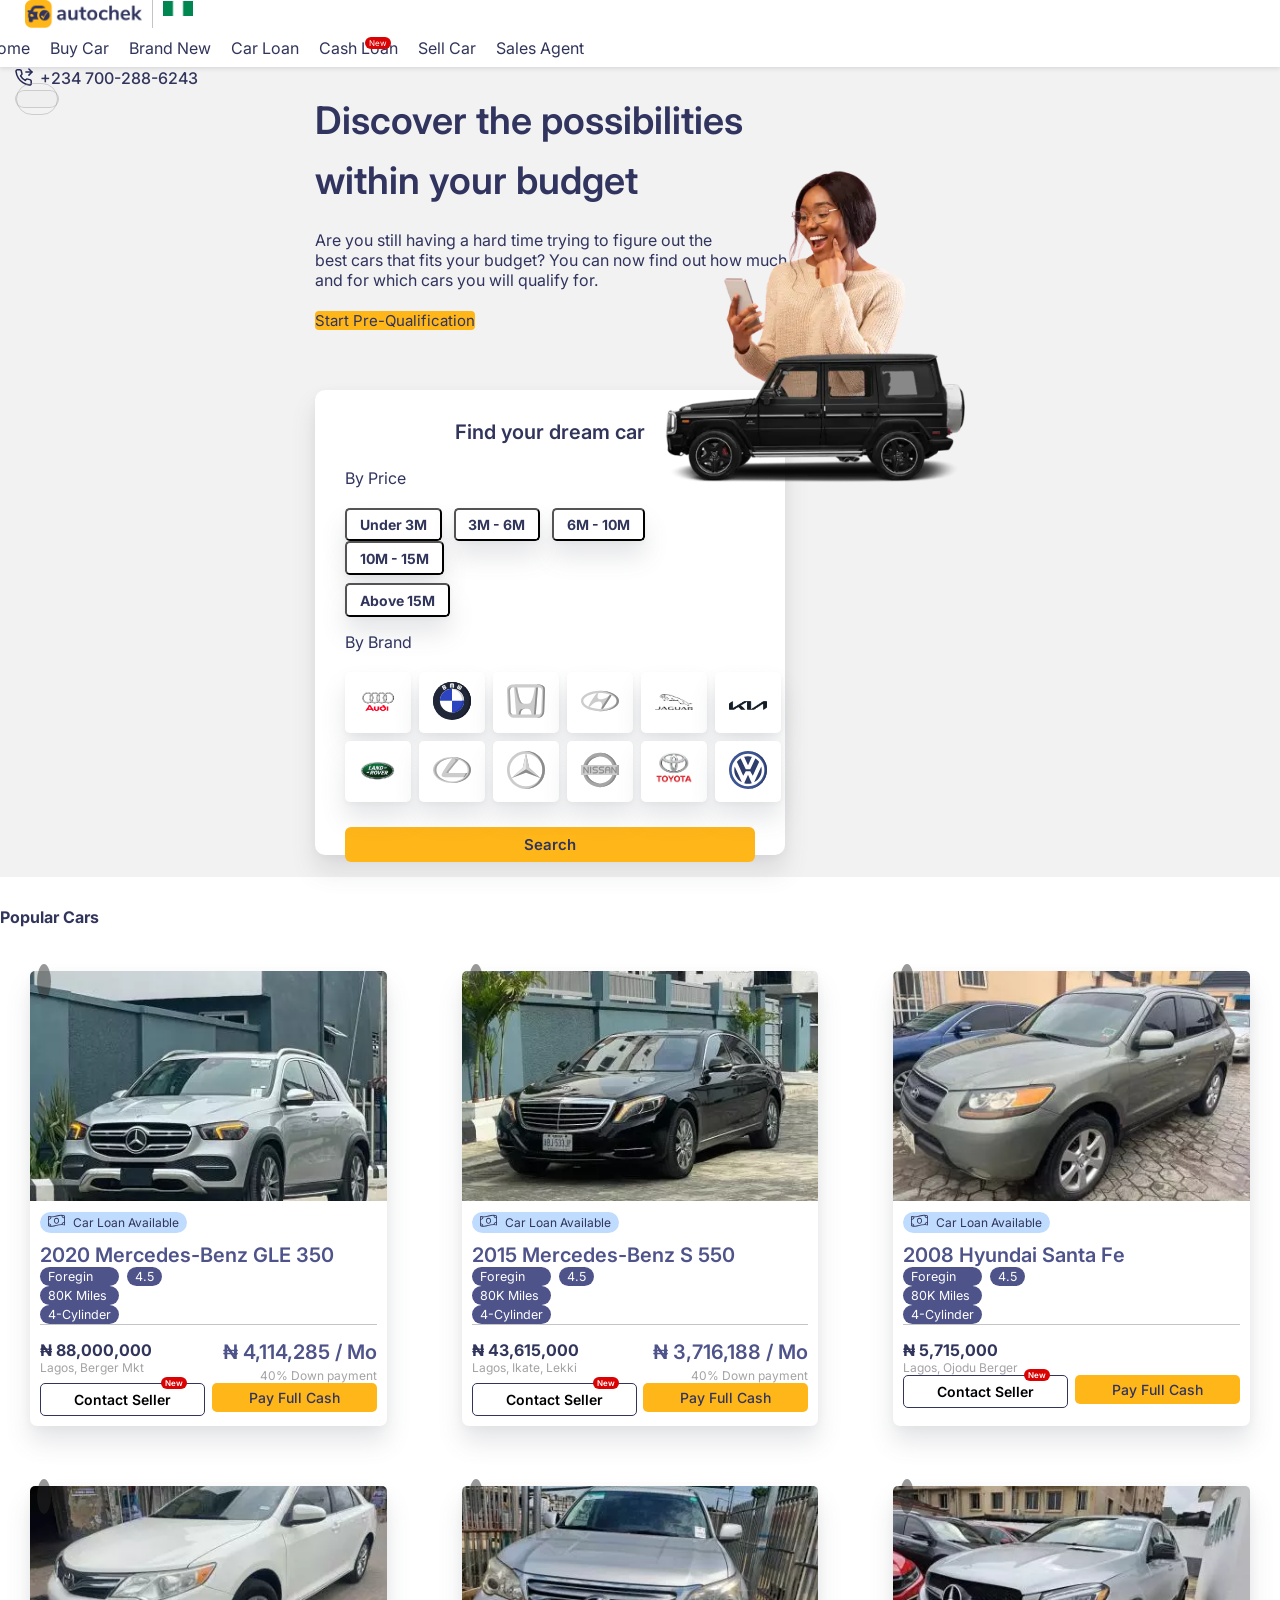
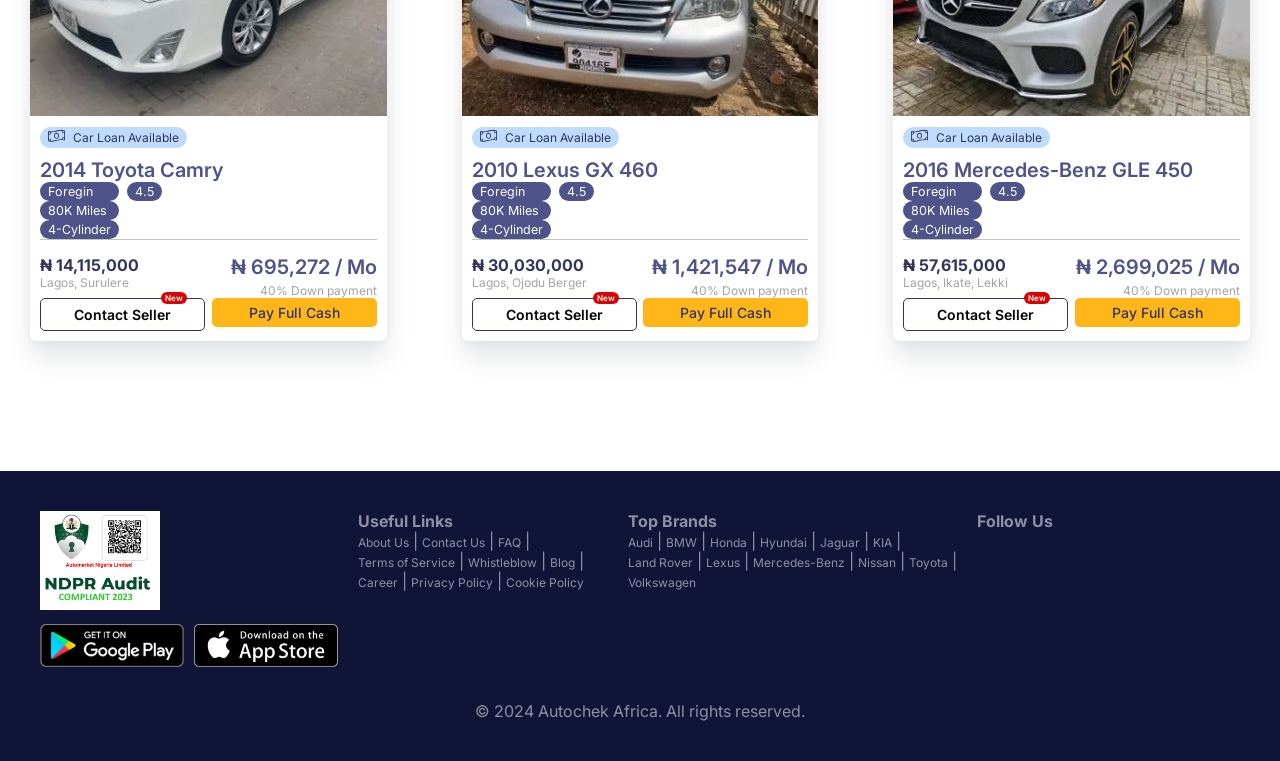
==== carloan.html @ 4212dd27 "All files added" ====
<!DOCTYPE html>
<html lang="en">
  <head>
    <meta charset="UTF-8" />
    <meta name="viewport" content="width=device-width, initial-scale=1.0" />
    <title>
      Autochek: Apply for car loans in Nigeria | Buy and Sell Cars | Find new
      and Old Cars
    </title>
    <link rel="shortcut icon" href="assets/images/favicon.ico" type="image/x-icon">
    <link rel="stylesheet" href="bootstrap/css/bootstrap.min.css" />
    <link rel="stylesheet" href="assets/style2.css">
    <link rel="stylesheet" href="assets/home.css">
    <link rel="stylesheet" href="assets/nav.css">
    <link rel="stylesheet" href="assets/cards.css">
    <link
      rel="stylesheet"
      href="assets/fontawesome-free-6.5.2-web/css/all.css"
    />
  </head>
  <body>
    <nav>
      <div class="navbar">
        <div class="container">
          <div class="logo">
            <img
              src="assets/images/logo.webp"
              alt=""
              style="border-right: 1px solid #c5c3c3"
            />
            <div class="country">
              <img src="assets/images/ng.webp" alt="" />
              <i class="fa fa-caret-down" style="color: #999"></i>
            </div>
          </div>
          <div class="list">
            <ul>
              <li><a href="index.html">Home</a></li>
              <li><a href="carsales.html">Buy Car</a></li>
              <li><a href="newcars.html">Brand New</a></li>
              <li><a href="carloan.html">Car Loan</a></li>
              <li class="new"><a href="cashloan.html">Cash Loan</a></li>
              <p class="newd">New</p>
              <li><a href="sellcar.html">Sell Car</a></li>
              <li><a href="salesag.html">Sales Agent</a></li>
            </ul>
          </div>
          <div class="number">
            <a href="tel: +2347002886243">
              <svg
                width="18"
                height="18"
                viewBox="0 0 18 18"
                fill="none"
                xmlns="http://www.w3.org/2000/svg"
              >
                <path
                  d="M13.9121 1L16.9702 4.05812L13.9121 7.11625"
                  stroke="#232753"
                  stroke-width="1.5"
                  stroke-linecap="round"
                  stroke-linejoin="round"
                ></path>
                <path
                  d="M10.8535 4.05762H16.9698"
                  stroke="#232753"
                  stroke-width="1.5"
                  stroke-linecap="round"
                  stroke-linejoin="round"
                ></path>
                <path
                  d="M16.2051 13.1715V15.4651C16.2059 15.678 16.1623 15.8888 16.077 16.0839C15.9917 16.279 15.8666 16.4541 15.7097 16.598C15.5528 16.742 15.3676 16.8516 15.1659 16.9198C14.9642 16.988 14.7505 17.0133 14.5384 16.9942C12.1858 16.7386 9.92599 15.9347 7.9405 14.6471C6.09326 13.4733 4.52713 11.9071 3.35332 10.0599C2.06124 8.06538 1.25716 5.79456 1.00621 3.4314C0.9871 3.21998 1.01223 3.0069 1.07998 2.80573C1.14774 2.60455 1.25664 2.41969 1.39976 2.26291C1.54288 2.10613 1.71707 1.98086 1.91125 1.89509C2.10543 1.80932 2.31534 1.76492 2.52762 1.76472H4.82121C5.19225 1.76107 5.55195 1.89246 5.83327 2.1344C6.1146 2.37634 6.29835 2.71232 6.35028 3.07972C6.44708 3.81372 6.62662 4.53441 6.88545 5.22805C6.98831 5.50169 7.01057 5.79909 6.9496 6.085C6.88862 6.3709 6.74696 6.63334 6.54141 6.84121L5.57046 7.81216C6.65881 9.7262 8.2436 11.311 10.1576 12.3993L11.1286 11.4284C11.3365 11.2228 11.5989 11.0812 11.8848 11.0202C12.1707 10.9592 12.4681 10.9815 12.7418 11.0844C13.4354 11.3432 14.1561 11.5227 14.8901 11.6195C15.2615 11.6719 15.6006 11.859 15.8431 12.1451C16.0856 12.4313 16.2144 12.7966 16.2051 13.1715Z"
                  stroke="#232753"
                  stroke-width="1.5"
                  stroke-linecap="round"
                  stroke-linejoin="round"
                ></path>
              </svg>
              <p>+234 700-288-6243</p>
            </a>
          </div>
          <div class="bar" data-bs-toggle="modal" data-bs-target="#myModal">
            <button class="btn">
              <i
                class="fa fa-bars"
                style="
                  border: 1px solid #99999969;
                  color: #777;
                  border-radius: 25px;
                  padding: 7px 20px;
                "
              ></i>
            </button>
          </div>
        </div>
      </div>
    </nav>

    <!-- The Modal -->
     <div class="modal-pop-up">
        <div
          class="modal fade right"
          id="myModal"
          tabindex="-1"
          aria-labelledby="ModalLabel"
          aria-hidden="true"
        >
          <div class="modal-dialog modal-dialog-centered">
            <div class="modal-content">
              <!-- Modal body -->
              <div class="modal-body">
                <ul>
                  <li><a href="login.html">Login</a></li>
                  <li><a href="signup.html">Sign Up</a></li>
                </ul>
              </div>
            </div>
          </div>
        </div>
     </div>
    <!-- End of Modal -->

    <section>
      <div class="home">
        <div class="container">
          <div class="row">
            <div class="col-md-6">
              <div class="budget">
                <div class="contain">
                  <h2>
                    Discover the possibilities within your budget
                  </h2>
                  <p>Are you still having a hard time trying to figure out the <br> best cars that fits your budget? You can now find out how much and for which cars you will qualify for.</p>
                  <button class="fw-semibold px-3 py-2">Start Pre-Qualification</button>
                </div>
                <div class="image">
                  <img src="image/get-prequalified.webp" alt="">
                </div>
              </div>
            </div>
            <div class="col-md-4">
              <div class="box">
                <div class="dream-car">
                  <h4>Find your dream car</h4>
                  <div class="price-section">
                    <p>By Price</p>
                    <div class="price-rage">
                      <div class="container">
                        <div class="d-flex">
                          <button class="btn btn-custom-price">Under 3M</button>
                          <button class="btn btn-custom-price">3M - 6M</button>
                          <button class="btn btn-custom-price">6M - 10M</button>
                          <button class="btn btn-custom-price">10M - 15M</button>
                        </div>
                        <div class="d-flex">
                          <button class="btn btn-custom-price above">
                            Above 15M
                          </button>
                        </div>
                      </div>
                    </div>
                  </div>
                </div>
                <div class="car-logo">
                  <p>By Brand</p>
                  <div class="carlogo">
                    <div class="row1">
                      <div class="btn-custom-logo">
                        <img src="assets/images/audi.png" alt="" />
                      </div>
                      <div class="btn-custom-logo">
                        <img src="assets/images/bmw.svg" alt="" />
                      </div>
                      <div class="btn-custom-logo">
                        <img src="assets/images/honda.svg" alt="" />
                      </div>
                      <div class="btn-custom-logo">
                        <img src="assets/images/hyundai.svg" alt="" />
                      </div>
                      <div class="btn-custom-logo">
                        <img
                          src="assets/images/jaguar.jpg"
                          alt=""
                          style="padding-top: 18px; height: 40px"
                        />
                      </div>
                      <div class="btn-custom-logo">
                        <img
                          src="assets/images/KIA.png"
                          alt=""
                          style="padding-top: 25px; height: 40px"
                        />
                      </div>
                    </div>
                    <div class="row2">
                      <div class="btn-custom-logo">
                        <img src="assets/images/land-rover.png" alt="" />
                      </div>
                      <div class="btn-custom-logo">
                        <img src="assets/images/lexus.svg" alt="" />
                      </div>
                      <div class="btn-custom-logo">
                        <img src="assets/images/benz.svg" alt="" />
                      </div>
                      <div class="btn-custom-logo">
                        <img src="assets/images/nissan.svg" alt="" />
                      </div>
                      <div class="btn-custom-logo">
                        <img src="assets/images/toyota.png" alt="" />
                      </div>
                      <div class="btn-custom-logo">
                        <img src="assets/images/volkswagen.svg" alt="" />
                      </div>
                    </div>
                  </div>
                </div>
                <div class="search">
                  <button class="btn-custom-search">Search</button>
                </div>
              </div>
            </div>
        </div>
        </div>
      </div>
    </section>

    <section>
      <div class="car-cards">
        <div class="container">
          <h4>Popular Cars</h4>
          <div class="cars">
            <div class="cards">
              <div class="Mercedes-Benz-GLE">
                <div class="content">
                  <div class="img">
                    <i class="fa-regular fa-heart"></i>
                  </div>
                  <div class="detail">
                    <div class="carloan">
                      <span>
                        <svg aria-hidden="true" data-prefix="fal" data-icon="money-bill-wave" role="img" xmlns="http://www.w3.org/2000/svg" viewBox="0 0 640 512" class="svg-inline--fa fa-money-bill-wave fa-w-20 fa-7x" width="17">
                          <path fill="currentColor" d="M320 144c-53.02 0-96 50.14-96 112 0 61.85 42.98 112 96 112 53 0 96-50.13 96-112 0-61.86-42.98-112-96-112zm0 192c-35.29 0-64-35.89-64-80s28.71-80 64-80 64 35.89 64 80-28.71 80-64 80zM621.16 54.46C582.37 38.19 543.55 32 504.75 32c-123.17-.01-246.33 62.34-369.5 62.34C70.34 94.34 46.9 79 32.25 79 15.04 79 0 92.32 0 110.81v317.26c0 12.63 7.23 24.6 18.84 29.46C57.63 473.81 96.45 480 135.25 480c123.17 0 246.33-62.35 369.5-62.35 64.91 0 88.34 15.35 103 15.35 17.21 0 32.25-13.32 32.25-31.81V83.93c0-12.64-7.23-24.6-18.84-29.47zm-588.21 56.8c20.22 6.42 41.03 10.53 62.67 12.89-1.97 33.41-29.23 60.04-62.89 60.43l.22-73.32zM32 428.07l.13-42.54c33.58.07 60.88 26.31 63.38 59.43-22.45-3.04-43.63-8.45-63.51-16.89zm575.05-27.33c-20.16-6.4-40.9-10.51-62.47-12.87 2.89-32.5 29.69-58.14 62.69-58.52l-.22 71.39zm.31-103.54c-50 .34-90.59 39.32-94.58 88.6-70.73-1.43-137.18 15.82-200.6 31.87-75.07 19-126.54 31.21-184.41 29.87-1.23-52.02-43.48-94.01-95.55-94.13l.41-136.67c50.65-.34 91.72-40.32 94.78-90.52 70.53 1.41 137.02-15.83 200.4-31.87C402.6 75.41 454.3 63.13 512.03 64.46c.18 52.93 43.01 95.94 95.74 96.07l-.41 136.67zm.51-168.8c-34.24-.07-62.04-27.34-63.58-61.38 22.53 3.03 43.78 8.45 63.71 16.91l-.13 44.47z" class=""></path>
                        </svg>
                        Car Loan Available
                      </span>
                    </div>
                    <div>
                      <h6>2020 Mercedes-Benz GLE 350</h6>
                      <div class="details justify-content-between">
                        <div class="d-flex gap-1">
                          <p>Foregin</p>
                          <p>80K Miles</p>
                          <p>4-Cylinder</p>
                        </div>
                      <div class="rate">
                        <p class="bg-secondary">
                          <i class="fa-solid fa-star text-warning"></i>
                        4.5</p>
                      </div>
                      </div>
                    </div>
                    <div class="buy">
                      <div class="full">
                        <h5>₦ 88,000,000</h5>
                        <p>Lagos, Berger Mkt</p>
                      </div>
                      <div class="part">
                        <h4>₦ 4,114,285 / Mo</h4>
                        <p>40% Down payment</p>
                      </div>
                    </div>
                    <div class="purchase">
                      <div class="pay">
                        <button class="btn-custom" style="position: relative;">
                          Contact Seller
                          <p class="newe">New</p>
                        </button>
                      </div>
                      <div class="loan">
                        <button class="btn-custom">Pay Full Cash</button>
                      </div>
                    </div>
                  </div>
                </div>
              </div>
            </div>
            <div class="cards">
              <div class="Mercedes-Benz-2015">
                <div class="content">
                  <div class="img">
                    <i class="fa-regular fa-heart"></i>
                  </div>
                  <div class="detail">
                    <div class="carloan">
                      <span>
                        <svg aria-hidden="true" data-prefix="fal" data-icon="money-bill-wave" role="img" xmlns="http://www.w3.org/2000/svg" viewBox="0 0 640 512" class="svg-inline--fa fa-money-bill-wave fa-w-20 fa-7x" width="17">
                          <path fill="currentColor" d="M320 144c-53.02 0-96 50.14-96 112 0 61.85 42.98 112 96 112 53 0 96-50.13 96-112 0-61.86-42.98-112-96-112zm0 192c-35.29 0-64-35.89-64-80s28.71-80 64-80 64 35.89 64 80-28.71 80-64 80zM621.16 54.46C582.37 38.19 543.55 32 504.75 32c-123.17-.01-246.33 62.34-369.5 62.34C70.34 94.34 46.9 79 32.25 79 15.04 79 0 92.32 0 110.81v317.26c0 12.63 7.23 24.6 18.84 29.46C57.63 473.81 96.45 480 135.25 480c123.17 0 246.33-62.35 369.5-62.35 64.91 0 88.34 15.35 103 15.35 17.21 0 32.25-13.32 32.25-31.81V83.93c0-12.64-7.23-24.6-18.84-29.47zm-588.21 56.8c20.22 6.42 41.03 10.53 62.67 12.89-1.97 33.41-29.23 60.04-62.89 60.43l.22-73.32zM32 428.07l.13-42.54c33.58.07 60.88 26.31 63.38 59.43-22.45-3.04-43.63-8.45-63.51-16.89zm575.05-27.33c-20.16-6.4-40.9-10.51-62.47-12.87 2.89-32.5 29.69-58.14 62.69-58.52l-.22 71.39zm.31-103.54c-50 .34-90.59 39.32-94.58 88.6-70.73-1.43-137.18 15.82-200.6 31.87-75.07 19-126.54 31.21-184.41 29.87-1.23-52.02-43.48-94.01-95.55-94.13l.41-136.67c50.65-.34 91.72-40.32 94.78-90.52 70.53 1.41 137.02-15.83 200.4-31.87C402.6 75.41 454.3 63.13 512.03 64.46c.18 52.93 43.01 95.94 95.74 96.07l-.41 136.67zm.51-168.8c-34.24-.07-62.04-27.34-63.58-61.38 22.53 3.03 43.78 8.45 63.71 16.91l-.13 44.47z" class=""></path>
                        </svg>
                        Car Loan Available
                      </span>
                    </div>
                    <div>
                      <h6>2015 Mercedes-Benz S 550</h6>
                      <div class="details justify-content-between">
                        <div class="d-flex gap-1">
                          <p>Foregin</p>
                          <p>80K Miles</p>
                          <p>4-Cylinder</p>
                        </div>
                        <div class="rate">
                          <p class="bg-secondary">
                            <i class="fa-solid fa-star text-warning"></i>
                          4.5</p>
                        </div>
                      </div>
                    </div>
                    <div class="buy">
                      <div class="full">
                        <h5>₦ 43,615,000</h5>
                        <p>Lagos, Ikate, Lekki</p>
                      </div>
                      <div class="part">
                        <h4>₦ 3,716,188 / Mo</h4>
                        <p>40% Down payment</p>
                      </div>
                    </div>
                    <div class="purchase">
                      <div class="pay">
                        <button class="btn-custom" style="position: relative;">
                          Contact Seller
                          <p class="newe">New</p>
                        </button>
                      </div>
                      <div class="loan">
                        <button class="btn-custom">Pay Full Cash</button>
                      </div>
                    </div>
                  </div>
                </div>
              </div>
            </div>
            <div class="cards">
              <div class="hyundai2008">
                <div class="content">
                  <div class="img">
                    <i class="fa-regular fa-heart"></i>
                  </div>
                  <div class="detail">
                    <div class="carloan">
                      <span>
                        <svg aria-hidden="true" data-prefix="fal" data-icon="money-bill-wave" role="img" xmlns="http://www.w3.org/2000/svg" viewBox="0 0 640 512" class="svg-inline--fa fa-money-bill-wave fa-w-20 fa-7x" width="17">
                          <path fill="currentColor" d="M320 144c-53.02 0-96 50.14-96 112 0 61.85 42.98 112 96 112 53 0 96-50.13 96-112 0-61.86-42.98-112-96-112zm0 192c-35.29 0-64-35.89-64-80s28.71-80 64-80 64 35.89 64 80-28.71 80-64 80zM621.16 54.46C582.37 38.19 543.55 32 504.75 32c-123.17-.01-246.33 62.34-369.5 62.34C70.34 94.34 46.9 79 32.25 79 15.04 79 0 92.32 0 110.81v317.26c0 12.63 7.23 24.6 18.84 29.46C57.63 473.81 96.45 480 135.25 480c123.17 0 246.33-62.35 369.5-62.35 64.91 0 88.34 15.35 103 15.35 17.21 0 32.25-13.32 32.25-31.81V83.93c0-12.64-7.23-24.6-18.84-29.47zm-588.21 56.8c20.22 6.42 41.03 10.53 62.67 12.89-1.97 33.41-29.23 60.04-62.89 60.43l.22-73.32zM32 428.07l.13-42.54c33.58.07 60.88 26.31 63.38 59.43-22.45-3.04-43.63-8.45-63.51-16.89zm575.05-27.33c-20.16-6.4-40.9-10.51-62.47-12.87 2.89-32.5 29.69-58.14 62.69-58.52l-.22 71.39zm.31-103.54c-50 .34-90.59 39.32-94.58 88.6-70.73-1.43-137.18 15.82-200.6 31.87-75.07 19-126.54 31.21-184.41 29.87-1.23-52.02-43.48-94.01-95.55-94.13l.41-136.67c50.65-.34 91.72-40.32 94.78-90.52 70.53 1.41 137.02-15.83 200.4-31.87C402.6 75.41 454.3 63.13 512.03 64.46c.18 52.93 43.01 95.94 95.74 96.07l-.41 136.67zm.51-168.8c-34.24-.07-62.04-27.34-63.58-61.38 22.53 3.03 43.78 8.45 63.71 16.91l-.13 44.47z" class=""></path>
                        </svg>
                        Car Loan Available
                      </span>
                    </div>
                    <div>
                      <h6>2008 Hyundai Santa Fe</h6>
                      <div class="details justify-content-between">
                        <div class="d-flex gap-1">
                          <p>Foregin</p>
                          <p>80K Miles</p>
                          <p>4-Cylinder</p>
                        </div>
                        <div class="rate">
                          <p class="bg-secondary">
                            <i class="fa-solid fa-star text-warning"></i>
                          4.5</p>
                        </div>
                      </div>
                    </div>
                    <div class="buy">
                      <div class="full">
                        <h5>₦ 5,715,000</h5>
                        <p>Lagos, Ojodu Berger</p>
                      </div>
                    </div>
                    <div class="purchase">
                      <div class="pay">
                        <button class="btn-custom" style="position: relative;">
                          Contact Seller
                          <p class="newe">New</p>
                        </button>
                      </div>
                      <div class="loan">
                        <button class="btn-custom">Pay Full Cash</button>
                      </div>
                    </div>
                  </div>
                </div>
              </div>
            </div>
          </div>
          <div class="cars">
            <div class="cards">
              <div class="camry2006">
                <div class="content">
                  <div class="img">
                    <i class="fa-regular fa-heart"></i>
                  </div>
                  <div class="detail">
                    <div class="carloan">
                      <span>
                        <svg aria-hidden="true" data-prefix="fal" data-icon="money-bill-wave" role="img" xmlns="http://www.w3.org/2000/svg" viewBox="0 0 640 512" class="svg-inline--fa fa-money-bill-wave fa-w-20 fa-7x" width="17">
                          <path fill="currentColor" d="M320 144c-53.02 0-96 50.14-96 112 0 61.85 42.98 112 96 112 53 0 96-50.13 96-112 0-61.86-42.98-112-96-112zm0 192c-35.29 0-64-35.89-64-80s28.71-80 64-80 64 35.89 64 80-28.71 80-64 80zM621.16 54.46C582.37 38.19 543.55 32 504.75 32c-123.17-.01-246.33 62.34-369.5 62.34C70.34 94.34 46.9 79 32.25 79 15.04 79 0 92.32 0 110.81v317.26c0 12.63 7.23 24.6 18.84 29.46C57.63 473.81 96.45 480 135.25 480c123.17 0 246.33-62.35 369.5-62.35 64.91 0 88.34 15.35 103 15.35 17.21 0 32.25-13.32 32.25-31.81V83.93c0-12.64-7.23-24.6-18.84-29.47zm-588.21 56.8c20.22 6.42 41.03 10.53 62.67 12.89-1.97 33.41-29.23 60.04-62.89 60.43l.22-73.32zM32 428.07l.13-42.54c33.58.07 60.88 26.31 63.38 59.43-22.45-3.04-43.63-8.45-63.51-16.89zm575.05-27.33c-20.16-6.4-40.9-10.51-62.47-12.87 2.89-32.5 29.69-58.14 62.69-58.52l-.22 71.39zm.31-103.54c-50 .34-90.59 39.32-94.58 88.6-70.73-1.43-137.18 15.82-200.6 31.87-75.07 19-126.54 31.21-184.41 29.87-1.23-52.02-43.48-94.01-95.55-94.13l.41-136.67c50.65-.34 91.72-40.32 94.78-90.52 70.53 1.41 137.02-15.83 200.4-31.87C402.6 75.41 454.3 63.13 512.03 64.46c.18 52.93 43.01 95.94 95.74 96.07l-.41 136.67zm.51-168.8c-34.24-.07-62.04-27.34-63.58-61.38 22.53 3.03 43.78 8.45 63.71 16.91l-.13 44.47z" class=""></path>
                        </svg>
                        Car Loan Available
                      </span>
                    </div>
                    <div>
                      <h6>2014 Toyota Camry</h6>
                      <div class="details justify-content-between">
                        <div class="d-flex gap-1">
                          <p>Foregin</p>
                          <p>80K Miles</p>
                          <p>4-Cylinder</p>
                        </div>
                        <div class="rate">
                          <p class="bg-secondary">
                            <i class="fa-solid fa-star text-warning"></i>
                          4.5</p>
                        </div>
                      </div>
                    </div>
                    <div class="buy">
                      <div class="full">
                        <h5>₦ 14,115,000</h5>
                        <p>Lagos, Surulere</p>
                      </div>
                      <div class="part">
                        <h4>₦ 695,272 / Mo</h4>
                        <p>40% Down payment</p>
                      </div>
                    </div>
                    <div class="purchase">
                      <div class="pay">
                        <button class="btn-custom" style="position: relative;">
                          Contact Seller
                          <p class="newe">New</p>
                        </button>
                      </div>
                      <div class="loan">
                        <button class="btn-custom">Pay Full Cash</button>
                      </div>
                    </div>
                  </div>
                </div>
              </div>
            </div>
            <div class="cards">
              <div class="lexus2010">
                <div class="content">
                  <div class="img">
                    <i class="fa-regular fa-heart"></i>
                  </div>
                  <div class="detail">
                    <div class="carloan">
                      <span>
                        <svg aria-hidden="true" data-prefix="fal" data-icon="money-bill-wave" role="img" xmlns="http://www.w3.org/2000/svg" viewBox="0 0 640 512" class="svg-inline--fa fa-money-bill-wave fa-w-20 fa-7x" width="17">
                          <path fill="currentColor" d="M320 144c-53.02 0-96 50.14-96 112 0 61.85 42.98 112 96 112 53 0 96-50.13 96-112 0-61.86-42.98-112-96-112zm0 192c-35.29 0-64-35.89-64-80s28.71-80 64-80 64 35.89 64 80-28.71 80-64 80zM621.16 54.46C582.37 38.19 543.55 32 504.75 32c-123.17-.01-246.33 62.34-369.5 62.34C70.34 94.34 46.9 79 32.25 79 15.04 79 0 92.32 0 110.81v317.26c0 12.63 7.23 24.6 18.84 29.46C57.63 473.81 96.45 480 135.25 480c123.17 0 246.33-62.35 369.5-62.35 64.91 0 88.34 15.35 103 15.35 17.21 0 32.25-13.32 32.25-31.81V83.93c0-12.64-7.23-24.6-18.84-29.47zm-588.21 56.8c20.22 6.42 41.03 10.53 62.67 12.89-1.97 33.41-29.23 60.04-62.89 60.43l.22-73.32zM32 428.07l.13-42.54c33.58.07 60.88 26.31 63.38 59.43-22.45-3.04-43.63-8.45-63.51-16.89zm575.05-27.33c-20.16-6.4-40.9-10.51-62.47-12.87 2.89-32.5 29.69-58.14 62.69-58.52l-.22 71.39zm.31-103.54c-50 .34-90.59 39.32-94.58 88.6-70.73-1.43-137.18 15.82-200.6 31.87-75.07 19-126.54 31.21-184.41 29.87-1.23-52.02-43.48-94.01-95.55-94.13l.41-136.67c50.65-.34 91.72-40.32 94.78-90.52 70.53 1.41 137.02-15.83 200.4-31.87C402.6 75.41 454.3 63.13 512.03 64.46c.18 52.93 43.01 95.94 95.74 96.07l-.41 136.67zm.51-168.8c-34.24-.07-62.04-27.34-63.58-61.38 22.53 3.03 43.78 8.45 63.71 16.91l-.13 44.47z" class=""></path>
                        </svg>
                        Car Loan Available
                      </span>
                    </div>
                    <div>
                      <h6>2010 Lexus GX 460</h6>
                      <div class="details justify-content-between">
                        <div class="d-flex gap-1">
                          <p>Foregin</p>
                          <p>80K Miles</p>
                          <p>4-Cylinder</p>
                        </div>
                        <div class="rate">
                          <p class="bg-secondary">
                            <i class="fa-solid fa-star text-warning"></i>
                          4.5</p>
                        </div>
                      </div>
                    </div>
                    <div class="buy">
                      <div class="full">
                        <h5>₦ 30,030,000</h5>
                        <p>Lagos, Ojodu Berger</p>
                      </div>
                      <div class="part">
                        <h4>₦ 1,421,547 / Mo</h4>
                        <p>40% Down payment</p>
                      </div>
                    </div>
                    <div class="purchase">
                      <div class="pay">
                        <button class="btn-custom" style="position: relative;">
                          Contact Seller
                          <p class="newe">New</p>
                        </button>
                      </div>
                      <div class="loan">
                        <button class="btn-custom">Pay Full Cash</button>
                      </div>
                    </div>
                  </div>
                </div>
              </div>
            </div>
            <div class="cards">
              <div class="Mercedes-Benz-2016">
                <div class="content">
                  <div class="img">
                    <i class="fa-regular fa-heart"></i>
                  </div>
                  <div class="detail">
                    <div class="carloan">
                      <span>
                        <svg aria-hidden="true" data-prefix="fal" data-icon="money-bill-wave" role="img" xmlns="http://www.w3.org/2000/svg" viewBox="0 0 640 512" class="svg-inline--fa fa-money-bill-wave fa-w-20 fa-7x" width="17">
                          <path fill="currentColor" d="M320 144c-53.02 0-96 50.14-96 112 0 61.85 42.98 112 96 112 53 0 96-50.13 96-112 0-61.86-42.98-112-96-112zm0 192c-35.29 0-64-35.89-64-80s28.71-80 64-80 64 35.89 64 80-28.71 80-64 80zM621.16 54.46C582.37 38.19 543.55 32 504.75 32c-123.17-.01-246.33 62.34-369.5 62.34C70.34 94.34 46.9 79 32.25 79 15.04 79 0 92.32 0 110.81v317.26c0 12.63 7.23 24.6 18.84 29.46C57.63 473.81 96.45 480 135.25 480c123.17 0 246.33-62.35 369.5-62.35 64.91 0 88.34 15.35 103 15.35 17.21 0 32.25-13.32 32.25-31.81V83.93c0-12.64-7.23-24.6-18.84-29.47zm-588.21 56.8c20.22 6.42 41.03 10.53 62.67 12.89-1.97 33.41-29.23 60.04-62.89 60.43l.22-73.32zM32 428.07l.13-42.54c33.58.07 60.88 26.31 63.38 59.43-22.45-3.04-43.63-8.45-63.51-16.89zm575.05-27.33c-20.16-6.4-40.9-10.51-62.47-12.87 2.89-32.5 29.69-58.14 62.69-58.52l-.22 71.39zm.31-103.54c-50 .34-90.59 39.32-94.58 88.6-70.73-1.43-137.18 15.82-200.6 31.87-75.07 19-126.54 31.21-184.41 29.87-1.23-52.02-43.48-94.01-95.55-94.13l.41-136.67c50.65-.34 91.72-40.32 94.78-90.52 70.53 1.41 137.02-15.83 200.4-31.87C402.6 75.41 454.3 63.13 512.03 64.46c.18 52.93 43.01 95.94 95.74 96.07l-.41 136.67zm.51-168.8c-34.24-.07-62.04-27.34-63.58-61.38 22.53 3.03 43.78 8.45 63.71 16.91l-.13 44.47z" class=""></path>
                        </svg>
                        Car Loan Available
                      </span>
                    </div>
                    <h6>2016 Mercedes-Benz GLE 450</h6>
                    <div class="details justify-content-between">
                      <div class="d-flex gap-1">
                        <p>Foregin</p>
                        <p>80K Miles</p>
                        <p>4-Cylinder</p>
                      </div>
                      <div class="rate">
                        <p class="bg-secondary">
                          <i class="fa-solid fa-star text-warning"></i>
                        4.5</p>
                      </div>
                    </div>
                    <div class="buy">
                      <div class="full">
                        <h5>₦ 57,615,000</h5>
                        <p>Lagos, Ikate, Lekki</p>
                      </div>
                      <div class="part">
                        <h4>₦ 2,699,025 / Mo</h4>
                        <p>40% Down payment</p>
                      </div>
                    </div>
                    <div class="purchase">
                      <div class="pay">
                        <button class="btn-custom" style="position: relative;">
                          Contact Seller
                          <p class="newe">New</p>
                        </button>
                      </div>
                      <div class="loan">
                        <button class="btn-custom">Pay Full Cash</button>
                      </div>
                    </div>
                  </div>
                </div>
              </div>
            </div>
          </div>
        </div>
      </div>
    </section>

    <section>
      <div class="footer">
        <div class="footer-links">
          <div class="download">
            <img src="assets/images/NDPR.png" alt="" />
            <div class="appstore">
              <a href="#"><img src="assets/images/google-play.webp" alt="" /></a>
              <a href="#"><img src="assets/images/appstore.webp" alt="" /></a>
            </div>
          </div>
          <div class="links">
            <div class="useful" style="width: 250px">
              <h5>Useful Links</h5>
              <p>
                <a href="#">About Us</a> | <a href="#">Contact Us</a> |
                <a href="#">FAQ</a> | <br /><a href="#">Terms of Service</a> |
                <a href="#">Whistleblow</a> | <a href="#">Blog</a> | <br /><a
                  href="#"
                  >Career</a
                >
                | <a href="#">Privacy Policy</a> | <a href="#">Cookie Policy</a>
              </p>
            </div>
          </div>
          <div class="links">
            <h5>Top Brands</h5>
            <p>
              <a href="#">Audi</a> | <a href="#">BMW</a> | <a href="#">Honda</a> |
              <a href="#">Hyundai</a> | <a href="#">Jaguar</a> |
              <a href="#">KIA</a> | <br /><a href="#">Land Rover</a> |
              <a href="#">Lexus</a> | <a href="#">Mercedes-Benz</a> |
              <a href="#">Nissan</a> | <a href="#">Toyota</a> | <br /><a href="#"
                >Volkswagen</a
              >
            </p>
          </div>
          <div class="links">
            <h5>Follow Us</h5>
            <p>
              <a href="#"><i class="fa-brands fa-facebook"></i></a>
              <a href="#"><i class="fa-brands fa-instagram"></i></a>
              <a href="#"><i class="fa-brands fa-linkedin"></i></a>
              <a href="#"><i class="fa-brands fa-twitter"></i></a>
              <a href="#"><i class="fa-brands fa-youtube"></i></a>
            </p>
          </div>
        </div>
        <div class="copyright">
          <p>© 2024 Autochek Africa. All rights reserved.</p>
        </div>
      </div>
    </section>
    
    <script src="bootstrap/js/bootstrap.bundle.min.js"></script>
    <script src="script.js"></script>
  </body>
</html>
---- assets/style2.css ----
@import url('https://fonts.googleapis.com/css2?family=Inter:ital,opsz,wght@0,14..32,100..900;1,14..32,100..900&display=swap');

* {
    margin: 0;
    padding: 0;
    box-sizing: border-box;
    font-family: 'inter', sans-serif;
}

/* BRAND NEW PAGE STYLING */
.home {
    height: 90vh;
    display: flex;
    align-items: center;
    justify-content: center;
    background: #f3f2f2;


    .container {
        margin: 0;
    }

    h2 {
        font-size: 38px;
        color: #30345E;
        font-weight: 600;
        line-height: 60px;
        margin-bottom: 20px;
    }

    .row {
        gap: 100px;
    }

    .row:first-child {
        align-items: center;
    }

    .box {
        width: 470px;
        height: 465px;
        padding: 30px;
        color: #31355b;
        background: #fff;
        border-radius: 10px;
        box-shadow: 0px 2px 8px rgba(40, 41, 61, 0.04),
            0px 16px 24px rgba(96, 97, 112, 0.16);
    }

    img {
        max-width: 550px;
    }

    p {
        margin-bottom: 20px;
        color: #30345E;
        font-size: 16px;
    }
}

/* END BRAND NEW PAGE STYLING */

.budget{
    width: 650px;
    position: relative;
    padding-bottom: 30px;
    
    .image img {
        width: 300px;
    }

    .image {
        position: absolute;
        top: 80px;
        right: 0;
    }

    .budget button {
        border: none;
        font-size: 15px;
        color: #30345E;
        border-radius: 4px;
        background: #FFB619;
    }
}

.contain {
    padding-bottom: 30px;
    max-width: 480px;
}

.footer {
    background-color: #101436;
    padding: 40px;
}

.footer img {
    width: 120px;
}

.appstore {
    margin-top: 10px;
    display: flex;
    gap: 10px;
}

.appstore img {
    width: 144px;
}

.footer-links {
    display: flex;
    gap: 20px;
}

.links {
    color: #8F90A6;
}

.links h5 {
    font-size: 16px;
}

.links a {
    text-decoration: none;
    font-size: 12px;
    color: #8F90A6;
}

.links i {
    font-size: 22px;
    padding-right: 5px;
}

.copyright {
    text-align: center;
    color: #8F90A6;
    margin-top: 30px;
}

/* BRAND NEW CARS PAGE STYLE */

.home2 {
    display: flex;
    align-items: center;
    justify-content: center;
    background: #f3f2f2;
}

.home2 h2 {
    font-size: 38px;
    color: #30345E;
    font-weight: 600;
    line-height: 60px;
    margin-bottom: 20px;
}

.home2 .row:first-child {
    align-items: center;
}

.home2 .box {
    width: 470px;
    height: 465px;
    padding: 30px;
    color: #31355b;
    background: #fff;
    border-radius: 10px;
    box-shadow: 0px 2px 8px rgba(40, 41, 61, 0.04),
        0px 16px 24px rgba(96, 97, 112, 0.16);
}

.home2 img {
    max-width: 550px;
}

.home2 p {
    margin-bottom: 20px;
    color: #30345E;
    font-size: 16px;
}

.budget button {
    border: none;
    font-size: 15px;
    color: #30345E;
    border-radius: 4px;
    background: #FFB619;
}

.budget2 .contain {
    padding-bottom: 30px;
    max-width: 480px;
}

/* NEWCARS PAGE STYLE */
.box .contain {
    padding: 0;
}

.brandnew {
    padding: 2rem;
}

.brandnew .container {
    display: flex;
    margin-top: 30px;
    padding: 0 30px;
}

.brandnew-content {
    padding-right: 16px;

    /* margin-right: 50px; */
    h2 {
        color: #101436;
        font-size: 36px;
    }

    p {
        font-size: 17px;
        color: #7f83a8;
    }
}

.brandnew-search {
    padding: 16px;
}

.brandnew-search .box {
    width: 470px;
    height: 465px;
    padding: 30px;
    /* margin-top: 50px; */
    color: #31355b;
    background: #fff;
    border-radius: 10px;
    box-shadow: 0px 2px 8px rgba(40, 41, 61, 0.04),
        0px 16px 24px rgba(96, 97, 112, 0.16);
}

.brandnew-content .image img {
    width: 570px;
}

/* SEARCH BY LOGO */

.logosearch{
    .container {
        max-width: 1200px; /* Increased container width for 7 items */
        margin: 0 auto;
      }

      h1 {
        text-align: center;
        font-size: 24px;
        font-weight: 600;
        margin-bottom: 20px;
        color: #31355b;
      }
      .tabs-container {
        display: flex;
        justify-content: center;
      }

      .tabs {
        max-width: 400px;
        height: 50px;
        display: flex;
        background-color: #f1f5f9;
        border-radius: 9999px;
        padding: 0.25rem;
        width: 100%;
      }

      .tab-btn {
        flex: 1;
        /* padding: 0.75rem 1.5rem; */
        border-radius: 9999px;
        text-align: center;
        font-weight: 500;
        border: none;
        background: transparent;
        color: #4b5563;
        cursor: pointer;
        transition: all 0.2s ease;
      }

      .tab-btn:hover:not(.active) {
        background-color: #e2e8f0;
        color: #333;
      }

      .tab-btn.active {
        background-color: #ffb81c;
        color: #31355b;
      }

      .carousel-wrapper {
        position: relative;
        padding: 0 60px; /* Increased padding for wider carousel */
      }

      .carousel-inner-custom {
        display: flex;
        gap: 15px;
        overflow: hidden;
      }

      .carousel-item-custom {
        flex: 0 0 calc(14.2857% - 13px); /* 7 items (100%/7) with gap adjustment */
        text-align: center;
        text-decoration: none;
        color: #333;
      }

      .logo-container {
        width: 100px;
        height: 100px;
        margin: 0 auto 10px;
        display: flex;
        align-items: center;
        justify-content: center;
        transition: transform 0.3s ease;
      }

      .logo-container img {
        max-width: 100%;
        max-height: 100%;
        object-fit: contain;
      }

      .item-name {
        font-size: 13px;
        font-weight: 500;
        margin-top: 8px;
      }

      .arrow-btn {
        position: absolute;
        top: 50%;
        transform: translateY(-50%);
        width: 40px;
        height: 40px;
        background-color: white;
        border-radius: 50%;
        border: none;
        box-shadow: 0 2px 5px rgba(0, 0, 0, 0.1);
        display: flex;
        align-items: center;
        justify-content: center;
        cursor: pointer;
        transition: all 0.3s ease;
      }

      .arrow-btn:hover {
        box-shadow: 0 4px 8px rgba(0, 0, 0, 0.2);
        transform: translateY(-50%) scale(1.05);
      }

      .arrow-left {
        left: 0;
      }

      .arrow-right {
        right: 0;
      }

      .arrow-icon {
        width: 18px;
        height: 18px;
      }

      @media (max-width: 992px) {
        .container {
          max-width: 900px;
        }

        .carousel-item-custom {
          flex: 0 0 calc(20% - 12px); /* Show 5 items on medium screens */
        }
      }

      @media (max-width: 768px) {
        .container {
          max-width: 100%;
          padding: 0 15px;
        }

        .carousel-wrapper {
          padding: 0 40px;
        }

        .carousel-item-custom {
          flex: 0 0 calc(33.333% - 10px); /* Show 3 items on small screens */
        }

        .logo-container {
          width: 70px;
          height: 70px;
        }

        .item-name {
          font-size: 11px;
        }
      }

}

.shop{
    .catalogue-header {
        text-align: center;
        margin-bottom: 30px;
        color: #333;
    }
    
    .toggle-section {
        display: flex;
        justify-content: center;
        margin-bottom: 30px;
    }
    .toggles{
        padding: 3px;
        border-radius: 30px;
        background-color: #f8f9fa;
    }
    
    .toggle-btn {
        border: none;
        background: none;
        width: 160px;
        border-radius: 30px;
        padding: 10px 25px;
        font-size: 16px;
        font-weight: 600;
        cursor: pointer;
        position: relative;
        margin-bottom: -1px;
        color: #000;
        transition: all 0.3s ease;
    }
    
    .toggle-btn.active {
        color: #31355b;
        background-color: #ffc107;
    }
    
    .toggle-btn:hover:not(.active) {
        color: #333;
    }
    
    .category-grid {
        display: grid;
        grid-template-columns: repeat(auto-fill, minmax(145px, 1fr));
        gap: 12px;
        margin-top: 12px;
    }
    
    .category-btn {
        background-color: white;
        border: none;
        border-radius: 8px;
        padding: 15px;
        text-align: center;
        box-shadow: 0 2px 4px rgba(0,0,0,0.1);
        transition: all 0.3s ease;
        cursor: pointer;
        display: block;
        width: 100%;
    }
    
    .category-btn:hover {
        background-color: #f8f9fa;
        transform: translateY(-5px);
        box-shadow: 0 5px 15px rgba(0,0,0,0.1);
    }
    
    .category-name {
        font-weight: 600;
        color: #333;
    }
}

.dsahome {
    width: 100%;
    height: 90vh;
    background-image: url(/image/Mask-Group.svg);
    background-size: cover;
    background-position: center;
    background-repeat: no-repeat;
}

.dsacontainer {
    background-color: rgba(255, 255, 255, 0.39);
    backdrop-filter: blur(20px);
    width: 100%;
    gap: 50px;
    height: 90vh;
    display: flex;
    padding: 3.7rem 7rem;

    .content {
        width: 500px;
        color: #30345E;
        padding-top: 80px;
    }

    a {
        color: #30345E;
        text-decoration: none;
    }

    img {
        width: 540px;
    }

    h2 {
        font-weight: 600;
        font-size: 48px;
        margin: 8px 0 0;
    }

    p {
        font-size: 20px;
        margin-top: 16px;
    }

    button {
        background-color: #FFB619;
        font-weight: 600;
        font-size: 14px;
        border: none;
        border-radius: 5px;
        padding: 6px 16px;
        transition: .3s ease-in-out;
    }

    button:hover {
        box-shadow: 0px 2px 4px -1px rgba(0, 0, 0, 0.2),
            0px 4px 5px 0px rgba(0, 0, 0, 0.14),
            0px 1px 10px 0px rgba(0, 0, 0, 0.12);
    }
}

.howitworks {
    .content {
        padding: 70px 42px;
        margin: 0 124px;
    }

    h3 {
        color: #30345E;
        font-size: 25px;
        text-align: center;
        font-weight: 600;
    }

    hr {
        display: block;
        margin: 8px auto;
        color: #FFB619;
        width: 65px;
        border: 2px solid #FFB619;
        opacity: 1;
        align-self: center;
    }

    img {
        width: 300px;
        object-position: bottom;
    }

    .image {
        margin-top: 40px;
    }
}

.process {
    margin: 16px 0;
    padding: 6px 16px 6px 0;

    ul {
        list-style: none;
        padding: 0;
    }

    li {
        color: #30345E;
        display: flex;
        /* gap: 10px; */
    }

    p {
        font-size: 14px;
        margin: 0;
    }

    .steps {
        padding: 12px 0 12px 14px;
    }

    a {
        text-decoration: none;
        font-weight: 600;
        color: #30345E;
    }

    .signup {
        padding: 0 16px;
    }

    button {
        border-radius: 5px;
        background: #FFB619;
        padding: 6px 16px;
        border: none;
        width: 100%;
        transition: .3s ease-in-out;
    }

    button:hover {
        box-shadow: 0px 2px 4px -1px rgba(0, 0, 0, 0.2),
            0px 4px 5px 0px rgba(0, 0, 0, 0.14),
            0px 1px 10px 0px rgba(0, 0, 0, 0.12);
    }
}

.liststyle {
    width: 27px;

    .circle {
        width: 25px;
        height: 25px;
        padding: 4px;
        margin: 11px 0;
        display: flex;
        border-radius: 50%;
        border: 2px solid #FFB619;
    }

    .small {
        width: 15px;
        display: flex;
        background: #FFB619;
        border-radius: 50%;
    }

    .line {
        width: 2px;
        height: 45px;
        display: flex;
        align-self: center;
        margin: 2px auto;
        background-color: #8F90A6;
        border: 1px solid #8F90A6;
    }
}

.refer {
    .content {
        /* padding: 70px 0; */
        margin: 124px 0;
    }

    h3 {
        color: #30345E;
        font-size: 25px;
        text-align: center;
        font-weight: 600;
        font-size: 20px;
    }

    hr {
        display: block;
        margin: 8px auto;
        color: #FFB619;
        width: 65px;
        border: 2px solid #FFB619;
        opacity: 1;
        align-self: center;
    }

    .earn {
        width: 100%;
        height: 310px;
        display: flex;
        padding: 0 27px;
        border-radius: 20px;
        background-color: #C3E3ED;
    }

    h2 {
        font-size: 48px;
        font-weight: 600;
        color: #30345E;
    }

    h6 {
        font-size: 20px;
        color: #30345E;
        line-height: 2rem;
    }

    a {
        text-decoration: none;
        font-weight: 600;
        color: #30345E;
    }

    img {
        width: 358px;
    }

    button {
        border-radius: 5px;
        background: #FFB619;
        padding: 6px 16px;
        border: none;
        /* width: 100%; */
        transition: .3s ease-in-out;
    }

    button:hover {
        box-shadow: 0px 2px 4px -1px rgba(0, 0, 0, 0.2),
            0px 4px 5px 0px rgba(0, 0, 0, 0.14),
            0px 1px 10px 0px rgba(0, 0, 0, 0.12);
    }
}

.sellpage {
    width: 100%;
    /* height: 90vh; */
    background-image: url(/image/Mask-Group.svg);
    background-size: cover;
    background-position: center;
    background-repeat: no-repeat;
}

.sellcontainer {
    background-color: rgba(255, 255, 255, 0.39);
    backdrop-filter: blur(20px);
    width: 100%;
    gap: 50px;
    /* height: 90vh; */
    display: flex;
    padding: 3.7rem 7rem;

    span {
        background-color: #ffe5e5;
        border-radius: 15px;
        color: #30345E;
        font-size: 12px;
        font-weight: 600;
        padding: 6px 12px;
    }

    h2 {
        font-size: 40px;
        font-weight: 600;
        color: #30345E;
    }

    .form {
        width: 482px;
        height: 765px;
        background: #fff;
        padding: 16px;
        box-shadow: 0px 16px 24px 0px #60617029,
            0px 2px 8px 0px #28293D0A;
    }

    .form-container {
        padding: 40px;
        color: #30345E;
    }

    .form-header {
        text-align: center;
    }

    form {
        display: block;
    }

    .form-content {
        display: block;
    }

    input {
        padding: 10px 16px;
    }

    input::placeholder {
        color: #cecece;
        font-weight: normal;
    }
}

.loanpage {
    background: url(/image/logbook-loan-bg.webp) no-repeat;
    background-size: cover;
    background-position: center;
    width: 100%;
    height: 75vh;
}

.loanpage .loantext {
    position: relative;
    padding: 2rem;
    color: #fff;
    display: flex;
    height: 75vh;
    align-items: center;

    h2 {
        line-height: 4rem;
        font-size: 42px;
        font-weight: bold;

        span {
            background: rgb(242, 175, 28);
            color: rgb(48, 52, 94);
            padding: 0 4px;
        }
    }

    .features {
        margin-top: 32px;
        /* gap: 1px; */

        div {
            /* width: 10rem; */
            padding: 10px;
            line-height: 1.1rem;
            display: flex;
            align-items: center;
            gap: 10px;
        }
    }

    .car-background {
        position: relative;
        margin-left: 100px;
    }

    .car-background img {
        position: absolute;
        top: 70px;
    }

    .ng-man {
        position: relative;
        top: 45px;
        margin-left: 150px;
    }
}

.loanform {
    position: absolute;
    background-color: white;
    padding: 2rem;
    border-radius: 0.75rem;
    box-shadow: 0 10px 15px rgba(0, 0, 0, 0.1);
    width: 100%;
    max-width: 28rem;
    top: 7.5rem;
    right: 30px;

    .title {
        text-align: center;
        font-size: 1.2rem;
        font-weight: 600;
        color: #31355b;
        margin-bottom: 1.5rem;
    }

    .form-group {
        display: grid;
        grid-template-columns: 1fr 1fr;
        gap: 1rem;
        margin-bottom: 1rem;
    }

    .form-group-full {
        margin-bottom: 1rem;
    }

    .label {
        color: #31355b;
        display: block;
        font-size: 0.875rem;
        font-weight: 600;
        margin-bottom: 0.25rem;
    }

    .input {
        width: 100%;
        border: 1px solid #d1d5db;
        border-radius: 0.3rem;
        padding: 0.5rem 0.75rem;
        outline: none;
        transition: border-color 0.2s, box-shadow 0.2s;
    }

    .input::placeholder {
        color: #9ca3af;
    }

    .input:focus {
        border-color: #3b82f6;
        box-shadow: 0 0 0 2px rgba(59, 130, 246, 0.5);
    }

    .phone-group {
        display: flex;
        position: relative;

        p {
            position: absolute;
            left: 80px;
            top: 9px;
        }
    }

    .phone-prefix {
        display: flex;
        align-items: center;
        border: 1px solid #d1d5db;
        border-radius: 0.3rem 0 0 0.3rem;
        padding: 0.5rem 0.75rem;
        background-color: #f3f4f6;
    }

    .phone-prefix img {
        margin-right: 0.5rem;
    }

    .phone-input {
        width: 100%;
        border: 1px solid #d1d5db;
        border-radius: 0 0.3rem 0.3rem 0;
        padding: 0.5rem 0.75rem 0.5rem 3.3rem;
        outline: none;
        transition: border-color 0.2s, box-shadow 0.2s;
    }

    .phone-input:focus {
        border-color: #3b82f6;
        box-shadow: 0 0 0 2px rgba(59, 130, 246, 0.5);
    }

    .button {
        width: 100%;
        background-color: #FFB619;
        color: #30345E;
        font-weight: 600;
        font-size: 14px;
        padding: 0.5rem;
        border-radius: 0.25rem;
        text-align: center;
        cursor: pointer;
        border: none;
        outline: none;
        transition: box-shadow .2s ease-in-out;
    }

    .button:hover {
        box-shadow: 0px 2px 4px -1px rgba(0, 0, 0, 0.2),
            0px 4px 5px 0px rgba(0, 0, 0, 0.14),
            0px 1px 10px 0px rgba(0, 0, 0, 0.12);
    }

    .button:focus {
        box-shadow: 0 0 0 2px rgba(245, 158, 11, 0.5);
    }

    .terms {
        text-align: center;
        font-size: 0.875rem;
        color: #31355b;
        margin-top: 1rem;
    }

    .terms a {
        color: #656dbc;
        text-decoration: none;
    }
}

.loanfeature {
    padding: 40px 0;

    .feature {
        padding: 0 24px;
        margin: 48px;
    }

    .headerfeature {
        padding: 16px 0 0 16px;

        h2 {
            color: #30345E;
            font-size: 32px;
            font-weight: 800;
        }

        p {
            font-size: 18px;
            color: #6b7280;
            font-family: sans-serif;
        }
    }

    .loancard {
        margin: 40px 0;
    }

    .row {
        padding: 16px;
    }

    h6 {
        margin: 8px 0;
        font-size: 20px;
        color: #30345E;
    }

    p {
        font-size: 14px;
    }
}

.loanvideo {
    h2 {
        color: #31355b;
        font-size: 2rem;
        font-weight: bolder;
        /* padding: 16px 0 0 16px; */
        margin: 1rem 0;
    }

    h4 {
        font-size: 1.2rem;
        font-weight: bold;
    }

    p {
        padding: 8px 0;
        height: 5em;
        color: #8F90A6;
        /* margin-bottom: 8px; */
    }

    .row {
        gap: 12px;
    }

    .feeds {
        background: #F4F8FA;
        border-radius: .75rem;
        padding: 32px;
        width: 48%;
    }
}


.faq {
    line-height: 1.6;
    margin: 0 48px;

    .contain {
        max-width: 100%;
        margin: 0 auto;
        padding: 2rem;
        margin-bottom: 2rem;
    }

    .faq-heading {
        font-size: 1.875rem;
        font-weight: 700;
        margin-bottom: 1rem;
        color: #353968;
    }

    .faq-container {
        width: 100%;
    }

    .faq-item {
        border-bottom: 1px solid #e5e7eb;
        padding: 0.5rem 0;
    }

    .faq-question {
        display: flex;
        justify-content: space-between;
        align-items: center;
        padding: 1rem .75rem;
        font-weight: 500;
        color: #353968;
        font-size: 18px;
        cursor: pointer;
        transition: all 0.3s ease;
    }

    .chevron {
        width: 20px;
        height: 20px;
        color: #9ca3af;
        transition: transform 0.3s ease;
    }

    .faq-item.active .chevron {
        transform: rotate(180deg);
    }

    .faq-answer {
        max-height: 0;
        overflow: hidden;
        transition: max-height 0.3s ease, padding 0.3s ease;
        color: #6b7280;
        padding: 0 .75rem;
    }

    .faq-item.active .faq-answer {
        max-height: 500px;
        padding-bottom: 1rem;
    }
}


/* CAR SPEC SECTION */

.image-spec img{
    width: 600px;
    height: 485px;
    object-fit: cover;
    
}
.spec-header{
    h4 {
        color: #30345E;
        font-size: 25px;
        text-align: center;
        font-weight: 600;
    }

    hr {
        display: block;
        margin: 15px auto ;
        color: #FFB619;
        width: 65px;
        border: 2px solid #FFB619;
        opacity: 1;
        align-self: center;
    }
}

.info span{
    font-size: 13px;
    padding: 0 8px;
    color: #4e538a;
    border-radius: 12px;
    background: #ccddff;
}

/* THUMBNAIL */
.thumbnail-container {
            position: relative;
            width: 100%;
            overflow: hidden;
            padding: 10px 0;
        }

        .thumbnails-wrapper {
            display: flex;
            width: calc(180px * 6 + 10px * 5); /* 6 thumbnails with gaps */
            margin: 0 auto;
            position: relative;
            overflow: hidden;
        }

        .thumbnail-scroll {
            display: flex;
            transition: transform 0.3s ease;
            gap: 10px;
        }

        .thumbnail-img {
            cursor: pointer;
            transition: all 0.3s;
            flex: 0 0 180px;
            height: 120px;
            object-fit: cover;
            border-radius: 5px;
            box-shadow: 0 2px 5px rgba(0,0,0,0.1);
        }

        .thumbnail-img:hover {
            transform: scale(1.02);
            box-shadow: 0 4px 8px rgba(0,0,0,0.2);
        }

        .thumbnail-img.active {
            transform: scale(1.05);
            box-shadow: 0 4px 10px rgba(13, 110, 253, 0.3);
        }

        .thumbnail-nav {
            position: absolute;
            top: 50%;
            transform: translateY(-50%);
            background: rgba(0, 0, 0, 0.7);
            color: white;
            border: none;
            width: 40px;
            height: 80px;
            z-index: 10;
            cursor: pointer;
            border-radius: 5px;
            font-size: 20px;
            display: flex;
            align-items: center;
            justify-content: center;
            transition: background 0.3s;
        }

        .thumbnail-nav:hover {
            background: rgba(0, 0, 0, 0.9);
        }

        .thumbnail-nav.prev {
            left: 20px;
        }

        .thumbnail-nav.next {
            right: 20px;
        }

        .thumbnail-nav:disabled {
            opacity: 0.3;
            cursor: not-allowed;
            background: rgba(0, 0, 0, 0.3);
        }

.car-detail{
    padding: 40px;
}

.car-details{

    h3{
        color: #30345E;
        font-size: 25px;
        text-align: center;
        font-weight: 600;
        margin: 0;
    }

    ul{
        list-style: none;
    }
    li{
        justify-content: space-between;
        border-bottom: 1px solid #31355b;
        line-height: 2rem;
        color: #31355b;
        padding: 8px 16px;
        display: flex;
    }
    .pr{
        font-size: 12px;
        color: #31355b;
        padding: 16px 0 0 0;
    }
    .pr > div{
        margin: 0;
        display: flex;
        text-align: center;
        justify-content: space-between;
    }
    .quickspec{
        p{
            padding: 10px;
        }
        a{
            text-decoration: none;
            color: #31355b;
            font-size: 12px;
            margin-right: 10px;
        }
        a:nth-child(2){
            /* font-weight: 600; */
            padding: 0 10px;
            margin-left: 10px;
            border-left: 1px solid #cecece;
        }
        span{
            margin: 0 4px;
            font-size: 13px;
            padding: 4px 8px;
            color: #4e538a;
            border-radius: 12px;
            background: #ccddff;
        }
    }
    .col-3{
        div{
            margin-bottom: 7px;
        }
        p{
            margin: 0;
        }
        h6{
            margin: 0;
            font-weight: 600;
            font-size: 16px;
        }
    }

}

.car-feature{
    padding: 40px;
    border-radius: .5rem;
    background-color: white;

    h2 {
        color: #30345E;
        font-size: 25px;
        text-align: center;
        font-weight: 600;
    }

    hr {
        display: block;
        margin: 15px auto 10px;
        color: #FFB619;
        width: 65px;
        border: 2px solid #FFB619;
        opacity: 1;
        align-self: center;
    }

    .features{
        flex-wrap: wrap;
        display: flex;
        padding: 1.5rem 0;
        gap: 16px;
    }
    .features span{
        padding: 0 8px;
        color: #31355b;
        border-radius: 10px;
        font-size: 0.8125rem;
        white-space: nowrap;
        background: #e5e7eb;
    }
}

.others{
    padding: 40px 0;
    h2 {
        color: #30345E;
        font-size: 25px;
        text-align: center;
        font-weight: 600;
    }

    hr {
        display: block;
        margin: 15px auto 10px;
        color: #FFB619;
        width: 65px;
        border: 2px solid #FFB619;
        opacity: 1;
        align-self: center;
    }
}
---- assets/home.css ----
@import url('https://fonts.googleapis.com/css2?family=Inter:ital,opsz,wght@0,14..32,100..900;1,14..32,100..900&display=swap');

* {
    margin: 0;
    padding: 0;
    box-sizing: border-box;
    font-family: 'inter', sans-serif;
}

.showcase {
    background-image: url(images/banner.webp);
    background-size: cover;
    height: 35rem;
}

.carousel-item {
    transition: transform 0.5s ease-in-out;
}

.showcase h1 {
    font-size: 58px;
    color: white;
    font-weight: 600;
    line-height: 84px;
    margin-bottom: 80px;
    margin-top: 50px;
    padding: 0 68px;
}

.showcase .col-md-6 .content {
    width: 500px;
}

.showcase .box {
    width: 490px;
    height: 470px;
    padding: 32px;
    margin-top: 50px;
    color: #31355b;
    background: #fff;
    border-radius: 10px;
}

.dream-car h4 {
    font-size: 20px;
    font-weight: 600;
    text-align: center;
    margin-bottom: 24px;
}

.price-rage .container {
    margin: 0;
    padding: 0;
}

.btn-custom-price {
    box-shadow: 0px 2px 5px rgba(40, 41, 61, 0.04), 0px 16px 24px rgba(96, 97, 112, 0.16);
    background-color: white;
    border-radius: 0.3rem;
    color: #31355b;
    font-size: 14px;
    padding: 0.4rem 0.8rem;
    font-weight: bold;
    margin-right: 8px;
}

.above {
    margin-top: 8px;
}

.btn-custom-price:hover {
    background-color: #f5f5f5;
}

.car-logo p {
    margin-top: 15px;
}

.carlogo img {
    width: 50px;
    padding: 6px;
}

.carlogo .row1 {
    gap: 8px;
    display: flex;
}

.carlogo .row2 {
    margin-top: 8px;
    display: flex;
    gap: 8px;
}

.btn-custom-logo {
    box-shadow: 0px 2px 5px rgba(40, 41, 61, 0.04), 0px 16px 24px rgba(96, 97, 112, 0.16);
    background-color: white;
    border-radius: 0.3rem;
    color: #31355b;
    font-size: 14px;
    padding: 4px 8px;
    font-weight: bold;
}

.btn-custom-logo:hover {
    background-color: #f5f5f5;
}

.search {
    display: flex;
    border: none;
    margin-top: 25px;
    padding: 8px 20px;
    border-radius: 6px;
    justify-content: center;
    background-color: #FFB619;
}

.btn-custom-search {
    background-color: #FFB619;
    font-weight: 600;
    color: #31355b;
    font-size: 15px;
    border: none;
}

.search:hover {
    box-shadow: 0px 2px 8px rgba(40, 41, 61, 0.411), 0px 16px 24px rgba(96, 97, 112, 0.16);
}
---- assets/nav.css ----
@import url('https://fonts.googleapis.com/css2?family=Inter:ital,opsz,wght@0,14..32,100..900;1,14..32,100..900&display=swap');

* {
    margin: 0;
    padding: 0;
    box-sizing: border-box;
    font-family: 'inter', sans-serif;
}

nav {
    position: sticky;
    z-index: 100;
    top: 0;
}

.navbar {
    height: 4.2rem;
    padding: 0 15px;
    background: #fff;
    box-shadow: 0px 0px 1px rgba(40, 41, 61, 0.04), 0px 2px 4px rgba(96, 97, 112, 0.16);
}

.navbar .container {
    margin: 0;
    max-width: 100%;
}

.navbar .logo {
    display: flex;
}

.navbar .logo img {
    height: 28px;
    padding: 0 10px;
}

.navbar .country img {
    height: 15px;
}

.navbar .list ul {
    margin-left: -40px;
    align-items: center;
    margin-top: 10px;
    list-style: none;
    display: flex;
    /* gap: 10px; */
}

.navbar .list ul a {
    text-decoration: none;
    color: #31355b;
    font-weight: 400;
}

.navbar .list ul li a {
    padding: 4px 10px;
}

.new {
    position: relative;
}

.newd {
    position: absolute;
    background: rgb(218, 2, 2);
    color: white;
    font-size: 8px;
    padding: 1px 4px;
    margin-top: -10px;
    border-radius: 10px;
    transform: translateX(390px);
}

.navbar .list ul a:hover {
    border-radius: 5px;
    background-color: #e7e7e7bd;
}

.navbar .number a {
    gap: 7px;
    display: flex;
    font-weight: 500;
    margin-top: 10px;
    color: #31355b;
    text-decoration: none;
}

.navbar .number:hover {
    border-radius: 6px;
    background: #e7e7e7bd;
}

.navbar .number a:hover {
    font-weight: 500;
}
.bar .btn:hover {
    border: 2px solid #31355b;
}
.bar .btn {
    padding: 0;
    border-radius: 24px;
    border: 1px solid #99999969;
}

.modal-pop-up {
    .modal.right .modal-dialog {
        position: absolute;
        top: -200px;
        right: 10px;
        margin: auto;
        width: 100%;
        max-width: 100px;
        /* or whatever width you prefer */
        height: 100%;
        transform: translate3d(0%, 0, 0);
    }

    .modal.right .modal-content {
        /* height: 100px; */
        overflow-y: auto;
    }

    .modal.right.fade .modal-dialog {
        right: -100px;
        /* same as your max-width */
        transition: opacity 0.3s linear, right 0.3s ease-out;
    }

    .modal.right.fade.show .modal-dialog {
        right: 10px;
        top: -200px;
    }

    .modal-content ul {
        list-style-type: none;
        padding: 0;
    }

    .bar button.btn {
        padding: 0 !important;
        margin: 0;
        border-radius: 40px;
    }

    .modal-body {
        padding: 0;
        background-color: #31355b;

        ul {
            margin: 0;
        }

        li {
            padding: 16px 16px 6px;
        }

        a {
            text-decoration: none;
            color: white;
        }

        li:hover {
            background-color: #4e358a;
        }
    }
}
---- assets/cards.css ----
@import url('https://fonts.googleapis.com/css2?family=Inter:ital,opsz,wght@0,14..32,100..900;1,14..32,100..900&display=swap');

* {
    margin: 0;
    padding: 0;
    box-sizing: border-box;
    font-family: 'inter', sans-serif;
}

/* CAR DISPLAY SECTION */

.car-cards {
    padding: 30px 0 100px;
}

.car-cards h4 {
    padding-bottom: 14px;
    font-weight: bold;
    color: #31355b;
}

.cars {
    gap: 15px;
    display: flex;
    justify-content: space-between;
}

.cards {
    box-shadow: 0px 16px 24px 0px #60617029, 0px 2px 8px 0px #28293D0A;
    border-radius: 5px;
    margin-top: 15px;
    width: 390px;
}

.fa-heart {
    color: #fff;
    margin: 7px;
    padding: 7px;
    font-size: large;
    border-radius: 50%;
    background-color: rgba(41, 41, 41, 0.473);
}

.fa-heart:hover {
    transition: ease-in 0.1s;
    background: transparent;
}

.Mercedes-Benz-GLE .img {
    background-image: url(images/ADpR42Rm.webp);
    background-repeat: no-repeat;
    background-position: center;
    border-radius: 5px 5px 0 0;
    background-size: cover;
    height: 230px;
    width: 100%;
}

.Mercedes-Benz-2015 .img {
    background-image: url(images/n96cN8Va.webp);
    background-repeat: no-repeat;
    background-position: center;
    border-radius: 5px 5px 0 0;
    background-size: cover;
    height: 230px;
    width: 100%;
}

.hyundai2008 .img {
    background-image: url(images/2008\ Hyundai.webp);
    background-repeat: no-repeat;
    background-position: center;
    border-radius: 5px 5px 0 0;
    background-size: cover;
    height: 230px;
    width: 100%;
}

.camry2006 .img {
    background-image: url(images/xL5o08co.webp);
    background-repeat: no-repeat;
    background-position: center;
    border-radius: 5px 5px 0 0;
    background-size: cover;
    height: 230px;
    width: 100%;
}

.lexus2010 .img {
    background-image: url(images/2010\ Lexus.webp);
    background-repeat: no-repeat;
    background-position: center;
    border-radius: 5px 5px 0 0;
    background-size: cover;
    width: 100%;
    height: 230px;
}

.Mercedes-Benz-2016 .img {
    background-image: url(images/Al670VAm.webp);
    background-repeat: no-repeat;
    background-position: center;
    border-radius: 5px 5px 0 0;
    background-size: cover;
    width: 100%;
    height: 230px;
}

.detail {
    padding: 10px;
}

.detail h6 {
    color: #4E538A;
    font-weight: 600;
    font-size: 20px;
}

.detail span {
    padding: 3px 8px;
    font-size: 12px;
    color: #31355b;
    border-radius: 15px;
    /* margin-bottom: 20px; */
    background-color: #BFDBFE;

    svg {
        margin-right: 5px;
        /* padding-right: 10px; */
    }
}

.car-cards {
    padding: 30px 0 100px;
}

.car-cards h4 {
    padding-bottom: 14px;
    font-weight: bold;
    color: #31355b;
}

.cars {
    gap: 15px;
    display: flex;
    justify-content: space-between;
}

.cards {
    box-shadow: 0px 16px 24px 0px #60617029, 0px 2px 8px 0px #28293D0A;
    border-radius: 5px;
    margin-top: 15px;
    width: 390px;
}

.fa-heart {
    color: #fff;
    margin: 7px;
    padding: 7px;
    font-size: large;
    border-radius: 50%;
    background-color: rgba(41, 41, 41, 0.473);
}

.fa-heart:hover {
    transition: ease-in 0.1s;
    background: transparent;
}

.Mercedes-Benz-GLE .img {
    background-image: url(images/ADpR42Rm.webp);
    background-repeat: no-repeat;
    background-position: center;
    border-radius: 5px 5px 0 0;
    background-size: cover;
    height: 230px;
    width: 100%;
}

.Mercedes-Benz-2015 .img {
    background-image: url(images/n96cN8Va.webp);
    background-repeat: no-repeat;
    background-position: center;
    border-radius: 5px 5px 0 0;
    background-size: cover;
    height: 230px;
    width: 100%;
}

.hyundai2008 .img {
    background-image: url(images/2008\ Hyundai.webp);
    background-repeat: no-repeat;
    background-position: center;
    border-radius: 5px 5px 0 0;
    background-size: cover;
    height: 230px;
    width: 100%;
}

.camry2006 .img {
    background-image: url(images/xL5o08co.webp);
    background-repeat: no-repeat;
    background-position: center;
    border-radius: 5px 5px 0 0;
    background-size: cover;
    height: 230px;
    width: 100%;
}

.lexus2010 .img {
    background-image: url(images/2010\ Lexus.webp);
    background-repeat: no-repeat;
    background-position: center;
    border-radius: 5px 5px 0 0;
    background-size: cover;
    width: 100%;
    height: 230px;
}

.Mercedes-Benz-2016 .img {
    background-image: url(images/Al670VAm.webp);
    background-repeat: no-repeat;
    background-position: center;
    border-radius: 5px 5px 0 0;
    background-size: cover;
    width: 100%;
    height: 230px;
}

.detail {
    padding: 10px;
}

.detail h6 {
    color: #4E538A;
    font-weight: 600;
    font-size: 20px;
}

.details {
    border-bottom: 1px solid #a3a3a3a4;
    display: flex;
    gap: 8px;
}

.details p {
    background-color: #4E538A;
    color: white;
    font-size: 12.5px;
    padding: 2px 8px;
    border-radius: 14px;
}

.buy {
    display: flex;
    padding-top: 15px;
    justify-content: space-between;
}

.buy h5 {
    color: #31355b;
    font-size: 16px;
}

.buy p {
    color: #a3a3a3;
    font-size: 12px;
}

.buy h4 {
    padding: 0;
    margin-bottom: 4px;
    font-weight: 600;
    font-size: 20px;
    color: #4E538A;
}

.part {
    text-align: right;
}

.purchase {
    display: flex;
    justify-content: space-between;
}

.pay .btn-custom {
    border: 1px solid #31355b;
    background-color: #fff;
    font-weight: 500;
    border-radius: 5px;
    padding: 5px 10px;
    font-size: 15px;
    width: 165px;
}

.pay .btn-custom:hover {
    background-color: #dbdbdb52;
}

.loan .btn-custom {
    border: none;
    width: 165px;
    color: #30345E;
    font-weight: 500;
    padding: 6px 10px;
    border-radius: 5px;
    background-color: #FFB619;
}

.loan2 .btn-custom {
    border: none;
    width: 335px;
    font-weight: 500;
    color: #30345E;
    padding: 6px 10px;
    border-radius: 5px;
    background-color: #FFB619;
}

.loan .btn-custom:hover {
    box-shadow: 0px 2px 8px rgba(40, 41, 61, 0.308), 0px 16px 24px rgba(96, 97, 112, 0.082);
}

.loan2 .btn-custom:hover {
    box-shadow: 0px 2px 8px rgba(40, 41, 61, 0.411), 0px 16px 24px rgba(96, 97, 112, 0.16);
}

.car-cards .view {
    display: flex;
    margin-top: 50px;
    justify-content: center;
}

.view button {
    border: none;
    padding: 5px 12px;
    text-align: center;
    border-radius: 5px;
}

.view button:hover {
    box-shadow: 0px 2px 8px rgba(40, 41, 61, 0.411), 0px 16px 24px rgba(96, 97, 112, 0.16);
}


/* BRAND NEW CARS */

.special{
    margin-top: 40px;
    padding: 1.75rem 0;
    background-color: #f7f7f7;

    .text h1{
        font-size: 28px;
        color: #31355b;
        font-weight: 600;
    }
}

.carloan {
    padding-bottom: 12px;
}

.newe {
    position: absolute;
    background: rgb(218, 2, 2);
    top: -7px;
    right: 17px;
    color: white;
    font-size: 8px;
    padding: 1px 4px;
    border-radius: 6px;
}

.details {
    border-bottom: 1px solid #a3a3a3a4;
    display: flex;
    gap: 8px;
}

.details p {
    background-color: #4E538A;
    color: white;
    font-size: 12.5px;
    padding: 2px 8px;
    border-radius: 14px;
}

.buy {
    display: flex;
    padding-top: 15px;
    justify-content: space-between;
}

.buy h5 {
    color: #31355b;
    font-size: 16px;
}

.buy p {
    color: #a3a3a3;
    font-size: 12px;
}

.buy h4 {
    padding: 0;
    margin-bottom: 4px;
    font-weight: 600;
    font-size: 20px;
    color: #4E538A;
}

.part {
    text-align: right;
}

.purchase {
    display: flex;
    justify-content: space-between;
}

.pay .btn-custom {
    border: 1px solid #31355b;
    background-color: #fff;
    font-weight: 600;
    border-radius: 5px;
    padding: 7px 10px;
    font-size: 14px;
    width: 165px;
}

.pay .btn-custom:hover {
    background-color: #dbdbdb52;
}

.loan .btn-custom {
    border: none;
    width: 165px;
    font-size: 14px;
    color: #30345E;
    font-weight: 600;
    padding: 8px 10px;
    border-radius: 5px;
    background-color: #FFB619;
}

.loan2 .btn-custom {
    border: none;
    width: 335px;
    font-weight: 500;
    color: #30345E;
    padding: 6px 10px;
    border-radius: 5px;
    background-color: #FFB619;
}

.loan .btn-custom:hover {
    box-shadow: 0px 2px 8px rgba(40, 41, 61, 0.308), 0px 16px 24px rgba(96, 97, 112, 0.082);
}

.loan2 .btn-custom:hover {
    box-shadow: 0px 2px 8px rgba(40, 41, 61, 0.411), 0px 16px 24px rgba(96, 97, 112, 0.16);
}

.car-cards .view {
    display: flex;
    margin-top: 50px;
    justify-content: center;
}

.view button {
    border: none;
    padding: 5px 12px;
    text-align: center;
    border-radius: 5px;
}

.view button:hover {
    box-shadow: 0px 2px 8px rgba(40, 41, 61, 0.411), 0px 16px 24px rgba(96, 97, 112, 0.16);
}


.cards{
        margin: 30px;
        width: 375px;
        border-radius: 7px;
        box-shadow: 0px 16px 24px 0px #60617029, 0px 2px 8px 0px #28293D0A;
      
      .container{
        padding: 0;
        margin: 0;
      }

      .carousel{
        width: 373px;
        height: 224;
      }
      .carousel-item{
        width: 373px;
        height: 224px;
        object-fit: cover;
      }
      .carousel-item img{
        border-radius: 7px 7px 0 0;
        object-fit: cover;
        width: 373px;
        height: 224px;
      }
      .detail {
      padding: 10px;
  }
  
  .detail h6 {
      color: #4E538A;
      font-weight: 600;
      font-size: 20px;
  }
  
  .details {
      border-bottom: 1px solid #a3a3a3a4;
      display: flex;
      gap: 8px;
  }
  
  .details p {
      background-color: #4E538A;
      color: white;
      font-size: 12.5px;
      padding: 2px 8px;
      border-radius: 14px;
  }
  
  .buy {
      display: flex;
      padding-top: 15px;
      justify-content: space-between;
  }
  
  .buy h5 {
      color: #31355b;
      font-size: 16px;
  }
  
  .buy p {
      color: #a3a3a3;
      font-size: 12px;
  }
  
  .buy h4 {
      padding: 0;
      margin-bottom: 4px;
      font-weight: 600;
      font-size: 20px;
      color: #4E538A;
  }
  
  .part {
      text-align: right;
  }
  
  .purchase {
      display: flex;
      justify-content: space-between;
  }
  
  .pay .btn-custom {
      border: 1px solid #31355b;
      background-color: #fff;
      font-weight: 500;
      border-radius: 5px;
      padding: 5px 10px;
      font-size: 15px;
      width: 165px;
  }
  
  .pay .btn-custom:hover {
      background-color: #dbdbdb52;
  }
  
  .loan .btn-custom {
      border: none;
      width: 165px;
      color: #30345E;
      font-weight: 500;
      padding: 6px 10px;
      border-radius: 5px;
      background-color: #FFB619;
  }
  
  .loan .btn-custom:hover {
      box-shadow: 0px 2px 8px rgba(40, 41, 61, 0.308), 0px 16px 24px rgba(96, 97, 112, 0.082);
  }
  
  .carloan {
      padding-bottom: 12px;
  }
  
  .newe {
      position: absolute;
      background: rgb(218, 2, 2);
      top: -7px;
      right: 17px;
      color: white;
      font-size: 8px;
      padding: 1px 4px;
      border-radius: 6px;
  }
  
  .details {
      border-bottom: 1px solid #a3a3a3a4;
      display: flex;
      gap: 8px;
  }
  
  .details p {
      background-color: #4E538A;
      color: white;
      font-size: 12.5px;
      padding: 2px 8px;
      border-radius: 14px;
  }
  
  .buy {
      display: flex;
      padding-top: 15px;
      justify-content: space-between;
  }
  
  .buy h5 {
      color: #31355b;
      font-size: 16px;
  }
  
  .buy p {
      color: #a3a3a3;
      font-size: 12px;
  }
  
  .buy h4 {
      padding: 0;
      margin-bottom: 4px;
      font-weight: 600;
      font-size: 20px;
      color: #4E538A;
  }
  
  .part {
      text-align: right;
  }
  
  .purchase {
      display: flex;
      justify-content: space-between;
  }
  
  .pay .btn-custom {
      border: 1px solid #31355b;
      background-color: #fff;
      font-weight: 600;
      border-radius: 5px;
      padding: 7px 10px;
      font-size: 14px;
      width: 165px;
  }
  
  .pay .btn-custom:hover {
      background-color: #dbdbdb52;
  }
  
  .detail span {
      padding: 3px 8px;
      font-size: 12px;
      color: #31355b;
      border-radius: 15px;
      /* margin-bottom: 20px; */
      background-color: #BFDBFE;
  
      svg {
          margin-right: 5px;
          /* padding-right: 10px; */
      }
  }
  
  .carousel-indicators [data-bs-target] {
        width: 9px;
        height: 9px;
        border-radius: 50%;
        margin: 0 2.5px;
        border: 1px solid transparent;
        background-color: #00000098;
        opacity: 0.7;
        transition: all 0.3s ease;
      }
      
      .carousel-indicators .active {
        background-color: #FFB619;
        opacity: 1;
      }
      .carousel-indicators [data-bs-target]:hover{
        background-color: #000000;
        opacity: 0.7;
        transition: all 0.3s ease;
      }
  
}
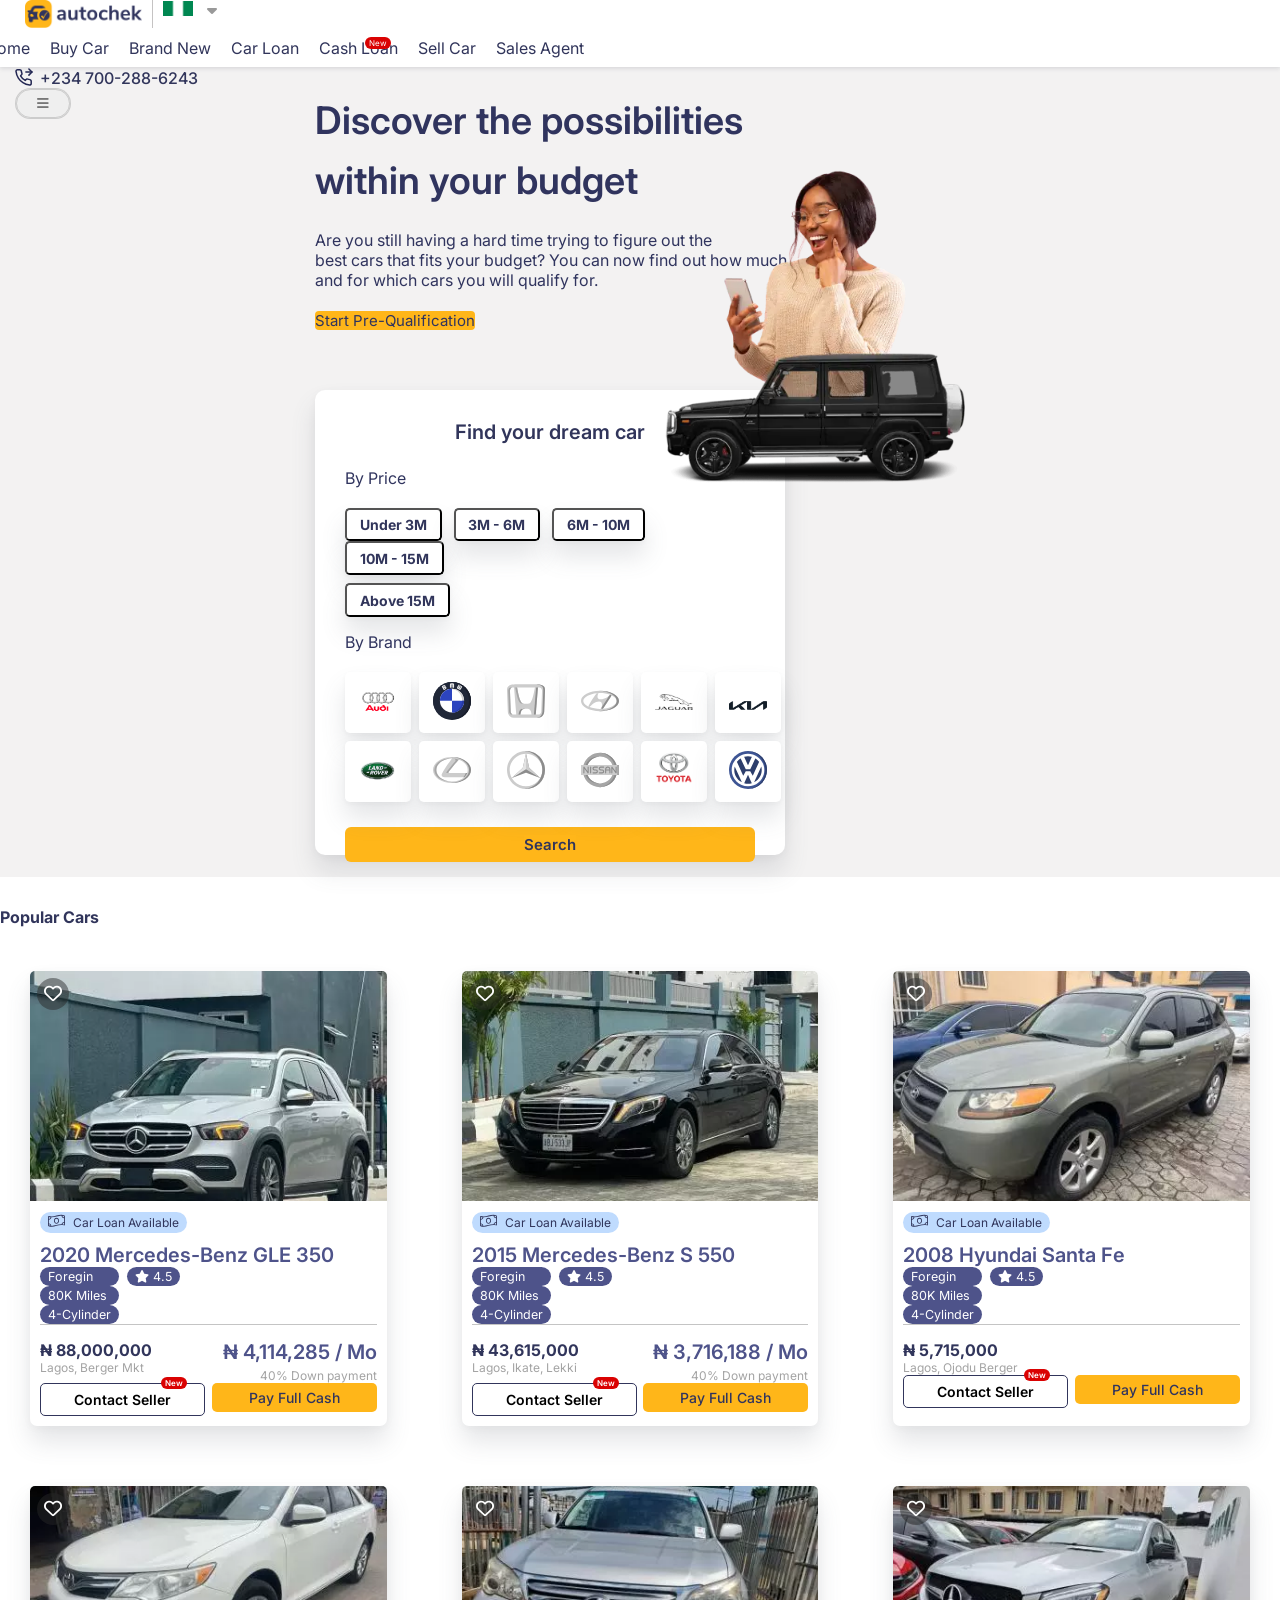
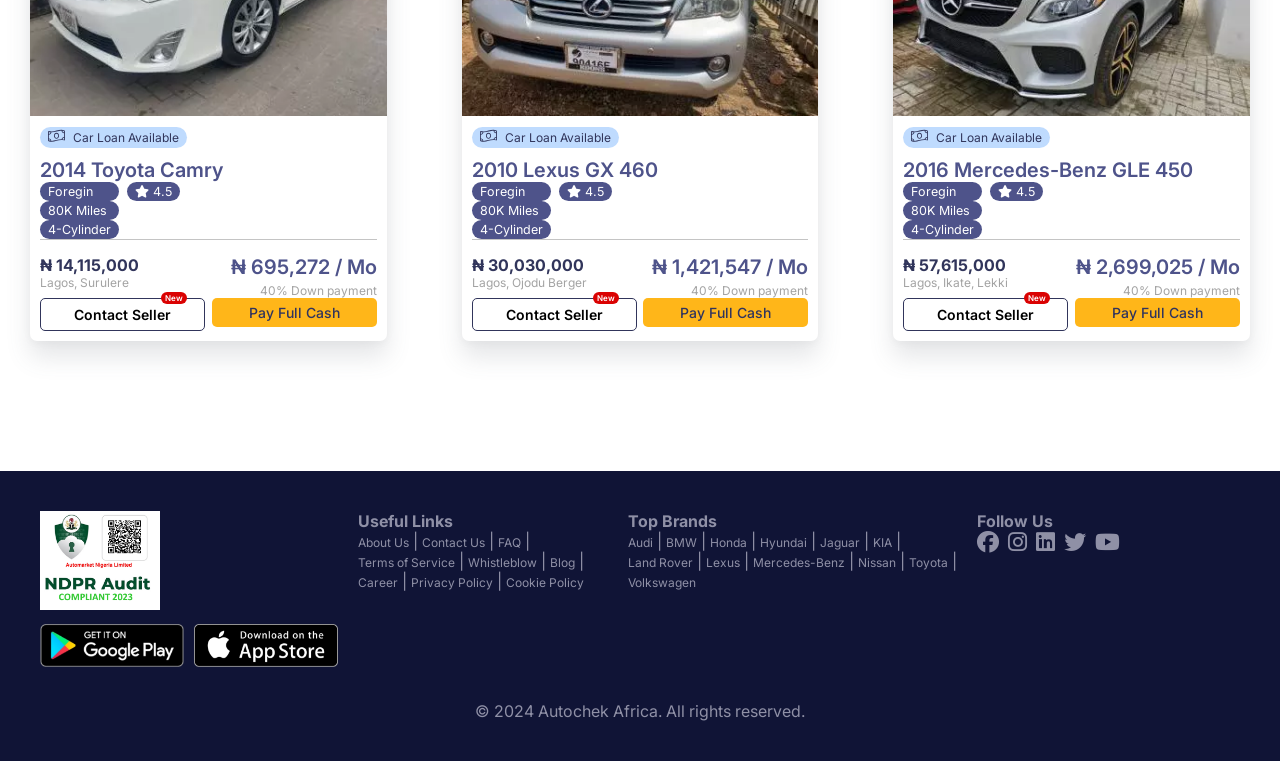
==== commit df2eac18: "Switch FontAwesome to CDN and remove local source folder" ====
--- a/carloan.html
+++ b/carloan.html
@@ -15,7 +15,7 @@
     <link rel="stylesheet" href="assets/cards.css">
     <link
       rel="stylesheet"
-      href="assets/fontawesome-free-6.5.2-web/css/all.css"
+      href="https://cdnjs.cloudflare.com/ajax/libs/font-awesome/6.5.2/css/all.min.css"
     />
   </head>
   <body>
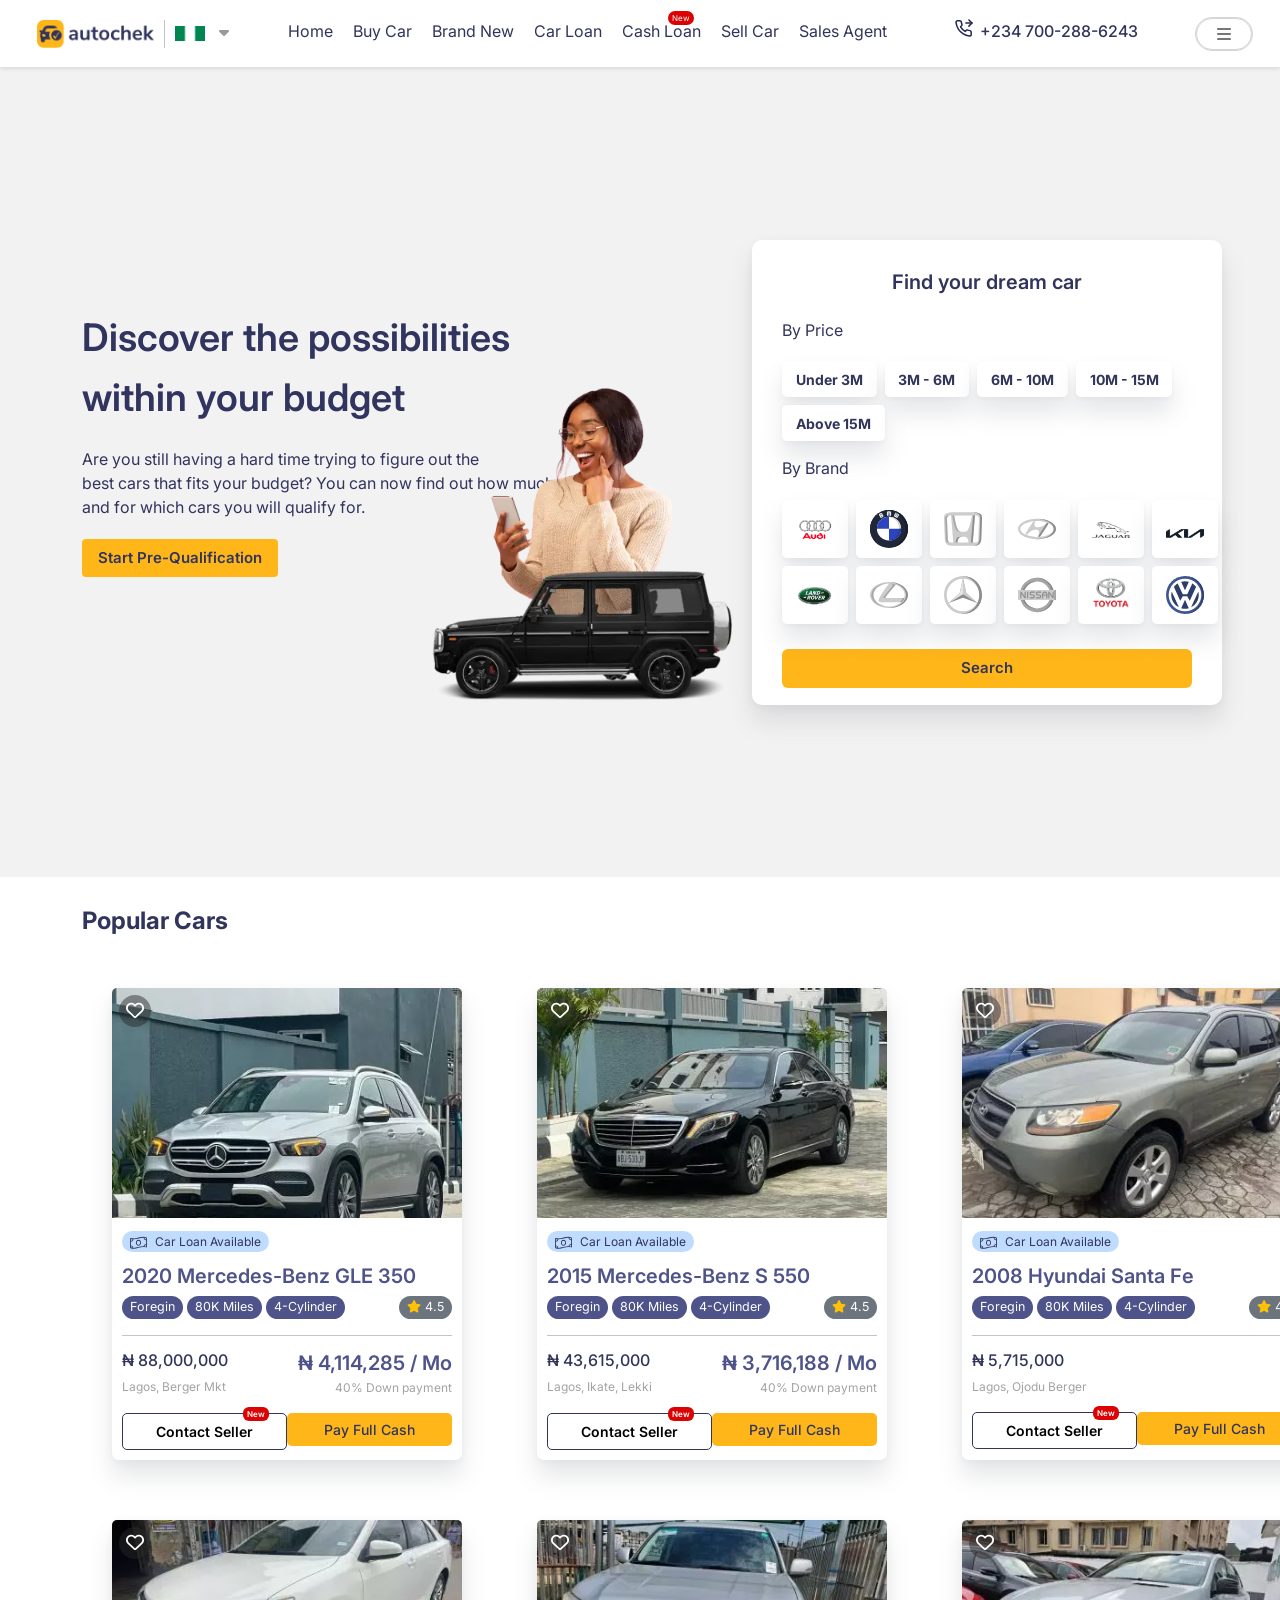
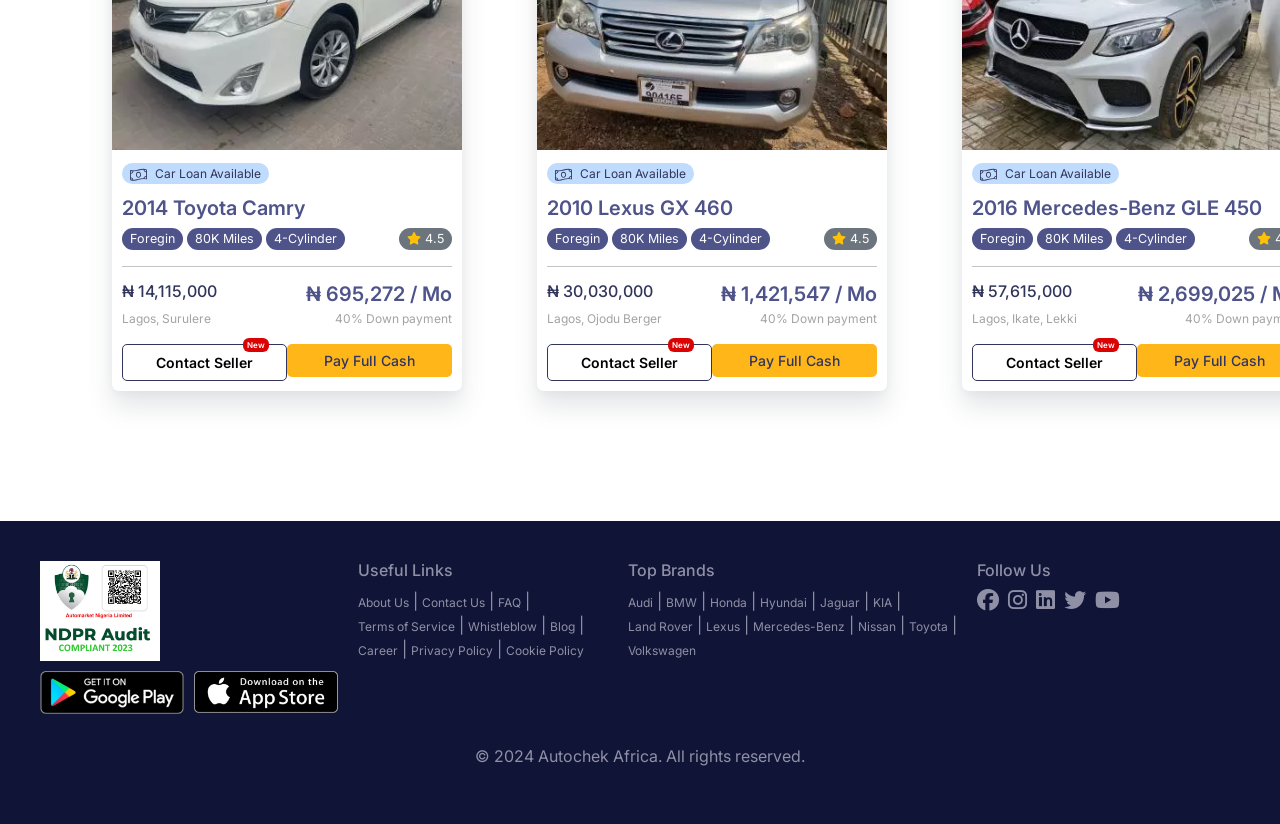
==== commit 06ea2256: "Switch Bootstrap to CDN and remove local source folder" ====
--- a/carloan.html
+++ b/carloan.html
@@ -1,4 +1,4 @@
-<!DOCTYPE html>
+<!doctype html>
 <html lang="en">
   <head>
     <meta charset="UTF-8" />
@@ -7,12 +7,16 @@
       Autochek: Apply for car loans in Nigeria | Buy and Sell Cars | Find new
       and Old Cars
     </title>
-    <link rel="shortcut icon" href="assets/images/favicon.ico" type="image/x-icon">
-    <link rel="stylesheet" href="bootstrap/css/bootstrap.min.css" />
-    <link rel="stylesheet" href="assets/style2.css">
-    <link rel="stylesheet" href="assets/home.css">
-    <link rel="stylesheet" href="assets/nav.css">
-    <link rel="stylesheet" href="assets/cards.css">
+    <link
+      rel="shortcut icon"
+      href="assets/images/favicon.ico"
+      type="image/x-icon"
+    />
+<link rel="stylesheet" href="https://cdn.jsdelivr.net/npm/bootstrap@5.3.2/dist/css/bootstrap.min.css" />
+    <link rel="stylesheet" href="assets/style2.css" />
+    <link rel="stylesheet" href="assets/home.css" />
+    <link rel="stylesheet" href="assets/nav.css" />
+    <link rel="stylesheet" href="assets/cards.css" />
     <link
       rel="stylesheet"
       href="https://cdnjs.cloudflare.com/ajax/libs/font-awesome/6.5.2/css/all.min.css"
@@ -97,27 +101,27 @@
     </nav>
 
     <!-- The Modal -->
-     <div class="modal-pop-up">
-        <div
-          class="modal fade right"
-          id="myModal"
-          tabindex="-1"
-          aria-labelledby="ModalLabel"
-          aria-hidden="true"
-        >
-          <div class="modal-dialog modal-dialog-centered">
-            <div class="modal-content">
-              <!-- Modal body -->
-              <div class="modal-body">
-                <ul>
-                  <li><a href="login.html">Login</a></li>
-                  <li><a href="signup.html">Sign Up</a></li>
-                </ul>
-              </div>
+    <div class="modal-pop-up">
+      <div
+        class="modal fade right"
+        id="myModal"
+        tabindex="-1"
+        aria-labelledby="ModalLabel"
+        aria-hidden="true"
+      >
+        <div class="modal-dialog modal-dialog-centered">
+          <div class="modal-content">
+            <!-- Modal body -->
+            <div class="modal-body">
+              <ul>
+                <li><a href="login.html">Login</a></li>
+                <li><a href="signup.html">Sign Up</a></li>
+              </ul>
             </div>
           </div>
         </div>
-     </div>
+      </div>
+    </div>
     <!-- End of Modal -->
 
     <section>
@@ -127,14 +131,19 @@
             <div class="col-md-6">
               <div class="budget">
                 <div class="contain">
-                  <h2>
-                    Discover the possibilities within your budget
-                  </h2>
-                  <p>Are you still having a hard time trying to figure out the <br> best cars that fits your budget? You can now find out how much and for which cars you will qualify for.</p>
-                  <button class="fw-semibold px-3 py-2">Start Pre-Qualification</button>
+                  <h2>Discover the possibilities within your budget</h2>
+                  <p>
+                    Are you still having a hard time trying to figure out the
+                    <br />
+                    best cars that fits your budget? You can now find out how
+                    much and for which cars you will qualify for.
+                  </p>
+                  <button class="fw-semibold px-3 py-2">
+                    Start Pre-Qualification
+                  </button>
                 </div>
                 <div class="image">
-                  <img src="image/get-prequalified.webp" alt="">
+                  <img src="image/get-prequalified.webp" alt="" />
                 </div>
               </div>
             </div>
@@ -150,7 +159,9 @@
                           <button class="btn btn-custom-price">Under 3M</button>
                           <button class="btn btn-custom-price">3M - 6M</button>
                           <button class="btn btn-custom-price">6M - 10M</button>
-                          <button class="btn btn-custom-price">10M - 15M</button>
+                          <button class="btn btn-custom-price">
+                            10M - 15M
+                          </button>
                         </div>
                         <div class="d-flex">
                           <button class="btn btn-custom-price above">
@@ -219,7 +230,7 @@
                 </div>
               </div>
             </div>
-        </div>
+          </div>
         </div>
       </div>
     </section>
@@ -238,8 +249,21 @@
                   <div class="detail">
                     <div class="carloan">
                       <span>
-                        <svg aria-hidden="true" data-prefix="fal" data-icon="money-bill-wave" role="img" xmlns="http://www.w3.org/2000/svg" viewBox="0 0 640 512" class="svg-inline--fa fa-money-bill-wave fa-w-20 fa-7x" width="17">
-                          <path fill="currentColor" d="M320 144c-53.02 0-96 50.14-96 112 0 61.85 42.98 112 96 112 53 0 96-50.13 96-112 0-61.86-42.98-112-96-112zm0 192c-35.29 0-64-35.89-64-80s28.71-80 64-80 64 35.89 64 80-28.71 80-64 80zM621.16 54.46C582.37 38.19 543.55 32 504.75 32c-123.17-.01-246.33 62.34-369.5 62.34C70.34 94.34 46.9 79 32.25 79 15.04 79 0 92.32 0 110.81v317.26c0 12.63 7.23 24.6 18.84 29.46C57.63 473.81 96.45 480 135.25 480c123.17 0 246.33-62.35 369.5-62.35 64.91 0 88.34 15.35 103 15.35 17.21 0 32.25-13.32 32.25-31.81V83.93c0-12.64-7.23-24.6-18.84-29.47zm-588.21 56.8c20.22 6.42 41.03 10.53 62.67 12.89-1.97 33.41-29.23 60.04-62.89 60.43l.22-73.32zM32 428.07l.13-42.54c33.58.07 60.88 26.31 63.38 59.43-22.45-3.04-43.63-8.45-63.51-16.89zm575.05-27.33c-20.16-6.4-40.9-10.51-62.47-12.87 2.89-32.5 29.69-58.14 62.69-58.52l-.22 71.39zm.31-103.54c-50 .34-90.59 39.32-94.58 88.6-70.73-1.43-137.18 15.82-200.6 31.87-75.07 19-126.54 31.21-184.41 29.87-1.23-52.02-43.48-94.01-95.55-94.13l.41-136.67c50.65-.34 91.72-40.32 94.78-90.52 70.53 1.41 137.02-15.83 200.4-31.87C402.6 75.41 454.3 63.13 512.03 64.46c.18 52.93 43.01 95.94 95.74 96.07l-.41 136.67zm.51-168.8c-34.24-.07-62.04-27.34-63.58-61.38 22.53 3.03 43.78 8.45 63.71 16.91l-.13 44.47z" class=""></path>
+                        <svg
+                          aria-hidden="true"
+                          data-prefix="fal"
+                          data-icon="money-bill-wave"
+                          role="img"
+                          xmlns="http://www.w3.org/2000/svg"
+                          viewBox="0 0 640 512"
+                          class="svg-inline--fa fa-money-bill-wave fa-w-20 fa-7x"
+                          width="17"
+                        >
+                          <path
+                            fill="currentColor"
+                            d="M320 144c-53.02 0-96 50.14-96 112 0 61.85 42.98 112 96 112 53 0 96-50.13 96-112 0-61.86-42.98-112-96-112zm0 192c-35.29 0-64-35.89-64-80s28.71-80 64-80 64 35.89 64 80-28.71 80-64 80zM621.16 54.46C582.37 38.19 543.55 32 504.75 32c-123.17-.01-246.33 62.34-369.5 62.34C70.34 94.34 46.9 79 32.25 79 15.04 79 0 92.32 0 110.81v317.26c0 12.63 7.23 24.6 18.84 29.46C57.63 473.81 96.45 480 135.25 480c123.17 0 246.33-62.35 369.5-62.35 64.91 0 88.34 15.35 103 15.35 17.21 0 32.25-13.32 32.25-31.81V83.93c0-12.64-7.23-24.6-18.84-29.47zm-588.21 56.8c20.22 6.42 41.03 10.53 62.67 12.89-1.97 33.41-29.23 60.04-62.89 60.43l.22-73.32zM32 428.07l.13-42.54c33.58.07 60.88 26.31 63.38 59.43-22.45-3.04-43.63-8.45-63.51-16.89zm575.05-27.33c-20.16-6.4-40.9-10.51-62.47-12.87 2.89-32.5 29.69-58.14 62.69-58.52l-.22 71.39zm.31-103.54c-50 .34-90.59 39.32-94.58 88.6-70.73-1.43-137.18 15.82-200.6 31.87-75.07 19-126.54 31.21-184.41 29.87-1.23-52.02-43.48-94.01-95.55-94.13l.41-136.67c50.65-.34 91.72-40.32 94.78-90.52 70.53 1.41 137.02-15.83 200.4-31.87C402.6 75.41 454.3 63.13 512.03 64.46c.18 52.93 43.01 95.94 95.74 96.07l-.41 136.67zm.51-168.8c-34.24-.07-62.04-27.34-63.58-61.38 22.53 3.03 43.78 8.45 63.71 16.91l-.13 44.47z"
+                            class=""
+                          ></path>
                         </svg>
                         Car Loan Available
                       </span>
@@ -252,11 +276,12 @@
                           <p>80K Miles</p>
                           <p>4-Cylinder</p>
                         </div>
-                      <div class="rate">
-                        <p class="bg-secondary">
-                          <i class="fa-solid fa-star text-warning"></i>
-                        4.5</p>
-                      </div>
+                        <div class="rate">
+                          <p class="bg-secondary">
+                            <i class="fa-solid fa-star text-warning"></i>
+                            4.5
+                          </p>
+                        </div>
                       </div>
                     </div>
                     <div class="buy">
@@ -271,7 +296,7 @@
                     </div>
                     <div class="purchase">
                       <div class="pay">
-                        <button class="btn-custom" style="position: relative;">
+                        <button class="btn-custom" style="position: relative">
                           Contact Seller
                           <p class="newe">New</p>
                         </button>
@@ -293,8 +318,21 @@
                   <div class="detail">
                     <div class="carloan">
                       <span>
-                        <svg aria-hidden="true" data-prefix="fal" data-icon="money-bill-wave" role="img" xmlns="http://www.w3.org/2000/svg" viewBox="0 0 640 512" class="svg-inline--fa fa-money-bill-wave fa-w-20 fa-7x" width="17">
-                          <path fill="currentColor" d="M320 144c-53.02 0-96 50.14-96 112 0 61.85 42.98 112 96 112 53 0 96-50.13 96-112 0-61.86-42.98-112-96-112zm0 192c-35.29 0-64-35.89-64-80s28.71-80 64-80 64 35.89 64 80-28.71 80-64 80zM621.16 54.46C582.37 38.19 543.55 32 504.75 32c-123.17-.01-246.33 62.34-369.5 62.34C70.34 94.34 46.9 79 32.25 79 15.04 79 0 92.32 0 110.81v317.26c0 12.63 7.23 24.6 18.84 29.46C57.63 473.81 96.45 480 135.25 480c123.17 0 246.33-62.35 369.5-62.35 64.91 0 88.34 15.35 103 15.35 17.21 0 32.25-13.32 32.25-31.81V83.93c0-12.64-7.23-24.6-18.84-29.47zm-588.21 56.8c20.22 6.42 41.03 10.53 62.67 12.89-1.97 33.41-29.23 60.04-62.89 60.43l.22-73.32zM32 428.07l.13-42.54c33.58.07 60.88 26.31 63.38 59.43-22.45-3.04-43.63-8.45-63.51-16.89zm575.05-27.33c-20.16-6.4-40.9-10.51-62.47-12.87 2.89-32.5 29.69-58.14 62.69-58.52l-.22 71.39zm.31-103.54c-50 .34-90.59 39.32-94.58 88.6-70.73-1.43-137.18 15.82-200.6 31.87-75.07 19-126.54 31.21-184.41 29.87-1.23-52.02-43.48-94.01-95.55-94.13l.41-136.67c50.65-.34 91.72-40.32 94.78-90.52 70.53 1.41 137.02-15.83 200.4-31.87C402.6 75.41 454.3 63.13 512.03 64.46c.18 52.93 43.01 95.94 95.74 96.07l-.41 136.67zm.51-168.8c-34.24-.07-62.04-27.34-63.58-61.38 22.53 3.03 43.78 8.45 63.71 16.91l-.13 44.47z" class=""></path>
+                        <svg
+                          aria-hidden="true"
+                          data-prefix="fal"
+                          data-icon="money-bill-wave"
+                          role="img"
+                          xmlns="http://www.w3.org/2000/svg"
+                          viewBox="0 0 640 512"
+                          class="svg-inline--fa fa-money-bill-wave fa-w-20 fa-7x"
+                          width="17"
+                        >
+                          <path
+                            fill="currentColor"
+                            d="M320 144c-53.02 0-96 50.14-96 112 0 61.85 42.98 112 96 112 53 0 96-50.13 96-112 0-61.86-42.98-112-96-112zm0 192c-35.29 0-64-35.89-64-80s28.71-80 64-80 64 35.89 64 80-28.71 80-64 80zM621.16 54.46C582.37 38.19 543.55 32 504.75 32c-123.17-.01-246.33 62.34-369.5 62.34C70.34 94.34 46.9 79 32.25 79 15.04 79 0 92.32 0 110.81v317.26c0 12.63 7.23 24.6 18.84 29.46C57.63 473.81 96.45 480 135.25 480c123.17 0 246.33-62.35 369.5-62.35 64.91 0 88.34 15.35 103 15.35 17.21 0 32.25-13.32 32.25-31.81V83.93c0-12.64-7.23-24.6-18.84-29.47zm-588.21 56.8c20.22 6.42 41.03 10.53 62.67 12.89-1.97 33.41-29.23 60.04-62.89 60.43l.22-73.32zM32 428.07l.13-42.54c33.58.07 60.88 26.31 63.38 59.43-22.45-3.04-43.63-8.45-63.51-16.89zm575.05-27.33c-20.16-6.4-40.9-10.51-62.47-12.87 2.89-32.5 29.69-58.14 62.69-58.52l-.22 71.39zm.31-103.54c-50 .34-90.59 39.32-94.58 88.6-70.73-1.43-137.18 15.82-200.6 31.87-75.07 19-126.54 31.21-184.41 29.87-1.23-52.02-43.48-94.01-95.55-94.13l.41-136.67c50.65-.34 91.72-40.32 94.78-90.52 70.53 1.41 137.02-15.83 200.4-31.87C402.6 75.41 454.3 63.13 512.03 64.46c.18 52.93 43.01 95.94 95.74 96.07l-.41 136.67zm.51-168.8c-34.24-.07-62.04-27.34-63.58-61.38 22.53 3.03 43.78 8.45 63.71 16.91l-.13 44.47z"
+                            class=""
+                          ></path>
                         </svg>
                         Car Loan Available
                       </span>
@@ -310,7 +348,8 @@
                         <div class="rate">
                           <p class="bg-secondary">
                             <i class="fa-solid fa-star text-warning"></i>
-                          4.5</p>
+                            4.5
+                          </p>
                         </div>
                       </div>
                     </div>
@@ -326,7 +365,7 @@
                     </div>
                     <div class="purchase">
                       <div class="pay">
-                        <button class="btn-custom" style="position: relative;">
+                        <button class="btn-custom" style="position: relative">
                           Contact Seller
                           <p class="newe">New</p>
                         </button>
@@ -348,8 +387,21 @@
                   <div class="detail">
                     <div class="carloan">
                       <span>
-                        <svg aria-hidden="true" data-prefix="fal" data-icon="money-bill-wave" role="img" xmlns="http://www.w3.org/2000/svg" viewBox="0 0 640 512" class="svg-inline--fa fa-money-bill-wave fa-w-20 fa-7x" width="17">
-                          <path fill="currentColor" d="M320 144c-53.02 0-96 50.14-96 112 0 61.85 42.98 112 96 112 53 0 96-50.13 96-112 0-61.86-42.98-112-96-112zm0 192c-35.29 0-64-35.89-64-80s28.71-80 64-80 64 35.89 64 80-28.71 80-64 80zM621.16 54.46C582.37 38.19 543.55 32 504.75 32c-123.17-.01-246.33 62.34-369.5 62.34C70.34 94.34 46.9 79 32.25 79 15.04 79 0 92.32 0 110.81v317.26c0 12.63 7.23 24.6 18.84 29.46C57.63 473.81 96.45 480 135.25 480c123.17 0 246.33-62.35 369.5-62.35 64.91 0 88.34 15.35 103 15.35 17.21 0 32.25-13.32 32.25-31.81V83.93c0-12.64-7.23-24.6-18.84-29.47zm-588.21 56.8c20.22 6.42 41.03 10.53 62.67 12.89-1.97 33.41-29.23 60.04-62.89 60.43l.22-73.32zM32 428.07l.13-42.54c33.58.07 60.88 26.31 63.38 59.43-22.45-3.04-43.63-8.45-63.51-16.89zm575.05-27.33c-20.16-6.4-40.9-10.51-62.47-12.87 2.89-32.5 29.69-58.14 62.69-58.52l-.22 71.39zm.31-103.54c-50 .34-90.59 39.32-94.58 88.6-70.73-1.43-137.18 15.82-200.6 31.87-75.07 19-126.54 31.21-184.41 29.87-1.23-52.02-43.48-94.01-95.55-94.13l.41-136.67c50.65-.34 91.72-40.32 94.78-90.52 70.53 1.41 137.02-15.83 200.4-31.87C402.6 75.41 454.3 63.13 512.03 64.46c.18 52.93 43.01 95.94 95.74 96.07l-.41 136.67zm.51-168.8c-34.24-.07-62.04-27.34-63.58-61.38 22.53 3.03 43.78 8.45 63.71 16.91l-.13 44.47z" class=""></path>
+                        <svg
+                          aria-hidden="true"
+                          data-prefix="fal"
+                          data-icon="money-bill-wave"
+                          role="img"
+                          xmlns="http://www.w3.org/2000/svg"
+                          viewBox="0 0 640 512"
+                          class="svg-inline--fa fa-money-bill-wave fa-w-20 fa-7x"
+                          width="17"
+                        >
+                          <path
+                            fill="currentColor"
+                            d="M320 144c-53.02 0-96 50.14-96 112 0 61.85 42.98 112 96 112 53 0 96-50.13 96-112 0-61.86-42.98-112-96-112zm0 192c-35.29 0-64-35.89-64-80s28.71-80 64-80 64 35.89 64 80-28.71 80-64 80zM621.16 54.46C582.37 38.19 543.55 32 504.75 32c-123.17-.01-246.33 62.34-369.5 62.34C70.34 94.34 46.9 79 32.25 79 15.04 79 0 92.32 0 110.81v317.26c0 12.63 7.23 24.6 18.84 29.46C57.63 473.81 96.45 480 135.25 480c123.17 0 246.33-62.35 369.5-62.35 64.91 0 88.34 15.35 103 15.35 17.21 0 32.25-13.32 32.25-31.81V83.93c0-12.64-7.23-24.6-18.84-29.47zm-588.21 56.8c20.22 6.42 41.03 10.53 62.67 12.89-1.97 33.41-29.23 60.04-62.89 60.43l.22-73.32zM32 428.07l.13-42.54c33.58.07 60.88 26.31 63.38 59.43-22.45-3.04-43.63-8.45-63.51-16.89zm575.05-27.33c-20.16-6.4-40.9-10.51-62.47-12.87 2.89-32.5 29.69-58.14 62.69-58.52l-.22 71.39zm.31-103.54c-50 .34-90.59 39.32-94.58 88.6-70.73-1.43-137.18 15.82-200.6 31.87-75.07 19-126.54 31.21-184.41 29.87-1.23-52.02-43.48-94.01-95.55-94.13l.41-136.67c50.65-.34 91.72-40.32 94.78-90.52 70.53 1.41 137.02-15.83 200.4-31.87C402.6 75.41 454.3 63.13 512.03 64.46c.18 52.93 43.01 95.94 95.74 96.07l-.41 136.67zm.51-168.8c-34.24-.07-62.04-27.34-63.58-61.38 22.53 3.03 43.78 8.45 63.71 16.91l-.13 44.47z"
+                            class=""
+                          ></path>
                         </svg>
                         Car Loan Available
                       </span>
@@ -365,7 +417,8 @@
                         <div class="rate">
                           <p class="bg-secondary">
                             <i class="fa-solid fa-star text-warning"></i>
-                          4.5</p>
+                            4.5
+                          </p>
                         </div>
                       </div>
                     </div>
@@ -377,7 +430,7 @@
                     </div>
                     <div class="purchase">
                       <div class="pay">
-                        <button class="btn-custom" style="position: relative;">
+                        <button class="btn-custom" style="position: relative">
                           Contact Seller
                           <p class="newe">New</p>
                         </button>
@@ -401,8 +454,21 @@
                   <div class="detail">
                     <div class="carloan">
                       <span>
-                        <svg aria-hidden="true" data-prefix="fal" data-icon="money-bill-wave" role="img" xmlns="http://www.w3.org/2000/svg" viewBox="0 0 640 512" class="svg-inline--fa fa-money-bill-wave fa-w-20 fa-7x" width="17">
-                          <path fill="currentColor" d="M320 144c-53.02 0-96 50.14-96 112 0 61.85 42.98 112 96 112 53 0 96-50.13 96-112 0-61.86-42.98-112-96-112zm0 192c-35.29 0-64-35.89-64-80s28.71-80 64-80 64 35.89 64 80-28.71 80-64 80zM621.16 54.46C582.37 38.19 543.55 32 504.75 32c-123.17-.01-246.33 62.34-369.5 62.34C70.34 94.34 46.9 79 32.25 79 15.04 79 0 92.32 0 110.81v317.26c0 12.63 7.23 24.6 18.84 29.46C57.63 473.81 96.45 480 135.25 480c123.17 0 246.33-62.35 369.5-62.35 64.91 0 88.34 15.35 103 15.35 17.21 0 32.25-13.32 32.25-31.81V83.93c0-12.64-7.23-24.6-18.84-29.47zm-588.21 56.8c20.22 6.42 41.03 10.53 62.67 12.89-1.97 33.41-29.23 60.04-62.89 60.43l.22-73.32zM32 428.07l.13-42.54c33.58.07 60.88 26.31 63.38 59.43-22.45-3.04-43.63-8.45-63.51-16.89zm575.05-27.33c-20.16-6.4-40.9-10.51-62.47-12.87 2.89-32.5 29.69-58.14 62.69-58.52l-.22 71.39zm.31-103.54c-50 .34-90.59 39.32-94.58 88.6-70.73-1.43-137.18 15.82-200.6 31.87-75.07 19-126.54 31.21-184.41 29.87-1.23-52.02-43.48-94.01-95.55-94.13l.41-136.67c50.65-.34 91.72-40.32 94.78-90.52 70.53 1.41 137.02-15.83 200.4-31.87C402.6 75.41 454.3 63.13 512.03 64.46c.18 52.93 43.01 95.94 95.74 96.07l-.41 136.67zm.51-168.8c-34.24-.07-62.04-27.34-63.58-61.38 22.53 3.03 43.78 8.45 63.71 16.91l-.13 44.47z" class=""></path>
+                        <svg
+                          aria-hidden="true"
+                          data-prefix="fal"
+                          data-icon="money-bill-wave"
+                          role="img"
+                          xmlns="http://www.w3.org/2000/svg"
+                          viewBox="0 0 640 512"
+                          class="svg-inline--fa fa-money-bill-wave fa-w-20 fa-7x"
+                          width="17"
+                        >
+                          <path
+                            fill="currentColor"
+                            d="M320 144c-53.02 0-96 50.14-96 112 0 61.85 42.98 112 96 112 53 0 96-50.13 96-112 0-61.86-42.98-112-96-112zm0 192c-35.29 0-64-35.89-64-80s28.71-80 64-80 64 35.89 64 80-28.71 80-64 80zM621.16 54.46C582.37 38.19 543.55 32 504.75 32c-123.17-.01-246.33 62.34-369.5 62.34C70.34 94.34 46.9 79 32.25 79 15.04 79 0 92.32 0 110.81v317.26c0 12.63 7.23 24.6 18.84 29.46C57.63 473.81 96.45 480 135.25 480c123.17 0 246.33-62.35 369.5-62.35 64.91 0 88.34 15.35 103 15.35 17.21 0 32.25-13.32 32.25-31.81V83.93c0-12.64-7.23-24.6-18.84-29.47zm-588.21 56.8c20.22 6.42 41.03 10.53 62.67 12.89-1.97 33.41-29.23 60.04-62.89 60.43l.22-73.32zM32 428.07l.13-42.54c33.58.07 60.88 26.31 63.38 59.43-22.45-3.04-43.63-8.45-63.51-16.89zm575.05-27.33c-20.16-6.4-40.9-10.51-62.47-12.87 2.89-32.5 29.69-58.14 62.69-58.52l-.22 71.39zm.31-103.54c-50 .34-90.59 39.32-94.58 88.6-70.73-1.43-137.18 15.82-200.6 31.87-75.07 19-126.54 31.21-184.41 29.87-1.23-52.02-43.48-94.01-95.55-94.13l.41-136.67c50.65-.34 91.72-40.32 94.78-90.52 70.53 1.41 137.02-15.83 200.4-31.87C402.6 75.41 454.3 63.13 512.03 64.46c.18 52.93 43.01 95.94 95.74 96.07l-.41 136.67zm.51-168.8c-34.24-.07-62.04-27.34-63.58-61.38 22.53 3.03 43.78 8.45 63.71 16.91l-.13 44.47z"
+                            class=""
+                          ></path>
                         </svg>
                         Car Loan Available
                       </span>
@@ -418,7 +484,8 @@
                         <div class="rate">
                           <p class="bg-secondary">
                             <i class="fa-solid fa-star text-warning"></i>
-                          4.5</p>
+                            4.5
+                          </p>
                         </div>
                       </div>
                     </div>
@@ -434,7 +501,7 @@
                     </div>
                     <div class="purchase">
                       <div class="pay">
-                        <button class="btn-custom" style="position: relative;">
+                        <button class="btn-custom" style="position: relative">
                           Contact Seller
                           <p class="newe">New</p>
                         </button>
@@ -456,8 +523,21 @@
                   <div class="detail">
                     <div class="carloan">
                       <span>
-                        <svg aria-hidden="true" data-prefix="fal" data-icon="money-bill-wave" role="img" xmlns="http://www.w3.org/2000/svg" viewBox="0 0 640 512" class="svg-inline--fa fa-money-bill-wave fa-w-20 fa-7x" width="17">
-                          <path fill="currentColor" d="M320 144c-53.02 0-96 50.14-96 112 0 61.85 42.98 112 96 112 53 0 96-50.13 96-112 0-61.86-42.98-112-96-112zm0 192c-35.29 0-64-35.89-64-80s28.71-80 64-80 64 35.89 64 80-28.71 80-64 80zM621.16 54.46C582.37 38.19 543.55 32 504.75 32c-123.17-.01-246.33 62.34-369.5 62.34C70.34 94.34 46.9 79 32.25 79 15.04 79 0 92.32 0 110.81v317.26c0 12.63 7.23 24.6 18.84 29.46C57.63 473.81 96.45 480 135.25 480c123.17 0 246.33-62.35 369.5-62.35 64.91 0 88.34 15.35 103 15.35 17.21 0 32.25-13.32 32.25-31.81V83.93c0-12.64-7.23-24.6-18.84-29.47zm-588.21 56.8c20.22 6.42 41.03 10.53 62.67 12.89-1.97 33.41-29.23 60.04-62.89 60.43l.22-73.32zM32 428.07l.13-42.54c33.58.07 60.88 26.31 63.38 59.43-22.45-3.04-43.63-8.45-63.51-16.89zm575.05-27.33c-20.16-6.4-40.9-10.51-62.47-12.87 2.89-32.5 29.69-58.14 62.69-58.52l-.22 71.39zm.31-103.54c-50 .34-90.59 39.32-94.58 88.6-70.73-1.43-137.18 15.82-200.6 31.87-75.07 19-126.54 31.21-184.41 29.87-1.23-52.02-43.48-94.01-95.55-94.13l.41-136.67c50.65-.34 91.72-40.32 94.78-90.52 70.53 1.41 137.02-15.83 200.4-31.87C402.6 75.41 454.3 63.13 512.03 64.46c.18 52.93 43.01 95.94 95.74 96.07l-.41 136.67zm.51-168.8c-34.24-.07-62.04-27.34-63.58-61.38 22.53 3.03 43.78 8.45 63.71 16.91l-.13 44.47z" class=""></path>
+                        <svg
+                          aria-hidden="true"
+                          data-prefix="fal"
+                          data-icon="money-bill-wave"
+                          role="img"
+                          xmlns="http://www.w3.org/2000/svg"
+                          viewBox="0 0 640 512"
+                          class="svg-inline--fa fa-money-bill-wave fa-w-20 fa-7x"
+                          width="17"
+                        >
+                          <path
+                            fill="currentColor"
+                            d="M320 144c-53.02 0-96 50.14-96 112 0 61.85 42.98 112 96 112 53 0 96-50.13 96-112 0-61.86-42.98-112-96-112zm0 192c-35.29 0-64-35.89-64-80s28.71-80 64-80 64 35.89 64 80-28.71 80-64 80zM621.16 54.46C582.37 38.19 543.55 32 504.75 32c-123.17-.01-246.33 62.34-369.5 62.34C70.34 94.34 46.9 79 32.25 79 15.04 79 0 92.32 0 110.81v317.26c0 12.63 7.23 24.6 18.84 29.46C57.63 473.81 96.45 480 135.25 480c123.17 0 246.33-62.35 369.5-62.35 64.91 0 88.34 15.35 103 15.35 17.21 0 32.25-13.32 32.25-31.81V83.93c0-12.64-7.23-24.6-18.84-29.47zm-588.21 56.8c20.22 6.42 41.03 10.53 62.67 12.89-1.97 33.41-29.23 60.04-62.89 60.43l.22-73.32zM32 428.07l.13-42.54c33.58.07 60.88 26.31 63.38 59.43-22.45-3.04-43.63-8.45-63.51-16.89zm575.05-27.33c-20.16-6.4-40.9-10.51-62.47-12.87 2.89-32.5 29.69-58.14 62.69-58.52l-.22 71.39zm.31-103.54c-50 .34-90.59 39.32-94.58 88.6-70.73-1.43-137.18 15.82-200.6 31.87-75.07 19-126.54 31.21-184.41 29.87-1.23-52.02-43.48-94.01-95.55-94.13l.41-136.67c50.65-.34 91.72-40.32 94.78-90.52 70.53 1.41 137.02-15.83 200.4-31.87C402.6 75.41 454.3 63.13 512.03 64.46c.18 52.93 43.01 95.94 95.74 96.07l-.41 136.67zm.51-168.8c-34.24-.07-62.04-27.34-63.58-61.38 22.53 3.03 43.78 8.45 63.71 16.91l-.13 44.47z"
+                            class=""
+                          ></path>
                         </svg>
                         Car Loan Available
                       </span>
@@ -473,7 +553,8 @@
                         <div class="rate">
                           <p class="bg-secondary">
                             <i class="fa-solid fa-star text-warning"></i>
-                          4.5</p>
+                            4.5
+                          </p>
                         </div>
                       </div>
                     </div>
@@ -489,7 +570,7 @@
                     </div>
                     <div class="purchase">
                       <div class="pay">
-                        <button class="btn-custom" style="position: relative;">
+                        <button class="btn-custom" style="position: relative">
                           Contact Seller
                           <p class="newe">New</p>
                         </button>
@@ -511,8 +592,21 @@
                   <div class="detail">
                     <div class="carloan">
                       <span>
-                        <svg aria-hidden="true" data-prefix="fal" data-icon="money-bill-wave" role="img" xmlns="http://www.w3.org/2000/svg" viewBox="0 0 640 512" class="svg-inline--fa fa-money-bill-wave fa-w-20 fa-7x" width="17">
-                          <path fill="currentColor" d="M320 144c-53.02 0-96 50.14-96 112 0 61.85 42.98 112 96 112 53 0 96-50.13 96-112 0-61.86-42.98-112-96-112zm0 192c-35.29 0-64-35.89-64-80s28.71-80 64-80 64 35.89 64 80-28.71 80-64 80zM621.16 54.46C582.37 38.19 543.55 32 504.75 32c-123.17-.01-246.33 62.34-369.5 62.34C70.34 94.34 46.9 79 32.25 79 15.04 79 0 92.32 0 110.81v317.26c0 12.63 7.23 24.6 18.84 29.46C57.63 473.81 96.45 480 135.25 480c123.17 0 246.33-62.35 369.5-62.35 64.91 0 88.34 15.35 103 15.35 17.21 0 32.25-13.32 32.25-31.81V83.93c0-12.64-7.23-24.6-18.84-29.47zm-588.21 56.8c20.22 6.42 41.03 10.53 62.67 12.89-1.97 33.41-29.23 60.04-62.89 60.43l.22-73.32zM32 428.07l.13-42.54c33.58.07 60.88 26.31 63.38 59.43-22.45-3.04-43.63-8.45-63.51-16.89zm575.05-27.33c-20.16-6.4-40.9-10.51-62.47-12.87 2.89-32.5 29.69-58.14 62.69-58.52l-.22 71.39zm.31-103.54c-50 .34-90.59 39.32-94.58 88.6-70.73-1.43-137.18 15.82-200.6 31.87-75.07 19-126.54 31.21-184.41 29.87-1.23-52.02-43.48-94.01-95.55-94.13l.41-136.67c50.65-.34 91.72-40.32 94.78-90.52 70.53 1.41 137.02-15.83 200.4-31.87C402.6 75.41 454.3 63.13 512.03 64.46c.18 52.93 43.01 95.94 95.74 96.07l-.41 136.67zm.51-168.8c-34.24-.07-62.04-27.34-63.58-61.38 22.53 3.03 43.78 8.45 63.71 16.91l-.13 44.47z" class=""></path>
+                        <svg
+                          aria-hidden="true"
+                          data-prefix="fal"
+                          data-icon="money-bill-wave"
+                          role="img"
+                          xmlns="http://www.w3.org/2000/svg"
+                          viewBox="0 0 640 512"
+                          class="svg-inline--fa fa-money-bill-wave fa-w-20 fa-7x"
+                          width="17"
+                        >
+                          <path
+                            fill="currentColor"
+                            d="M320 144c-53.02 0-96 50.14-96 112 0 61.85 42.98 112 96 112 53 0 96-50.13 96-112 0-61.86-42.98-112-96-112zm0 192c-35.29 0-64-35.89-64-80s28.71-80 64-80 64 35.89 64 80-28.71 80-64 80zM621.16 54.46C582.37 38.19 543.55 32 504.75 32c-123.17-.01-246.33 62.34-369.5 62.34C70.34 94.34 46.9 79 32.25 79 15.04 79 0 92.32 0 110.81v317.26c0 12.63 7.23 24.6 18.84 29.46C57.63 473.81 96.45 480 135.25 480c123.17 0 246.33-62.35 369.5-62.35 64.91 0 88.34 15.35 103 15.35 17.21 0 32.25-13.32 32.25-31.81V83.93c0-12.64-7.23-24.6-18.84-29.47zm-588.21 56.8c20.22 6.42 41.03 10.53 62.67 12.89-1.97 33.41-29.23 60.04-62.89 60.43l.22-73.32zM32 428.07l.13-42.54c33.58.07 60.88 26.31 63.38 59.43-22.45-3.04-43.63-8.45-63.51-16.89zm575.05-27.33c-20.16-6.4-40.9-10.51-62.47-12.87 2.89-32.5 29.69-58.14 62.69-58.52l-.22 71.39zm.31-103.54c-50 .34-90.59 39.32-94.58 88.6-70.73-1.43-137.18 15.82-200.6 31.87-75.07 19-126.54 31.21-184.41 29.87-1.23-52.02-43.48-94.01-95.55-94.13l.41-136.67c50.65-.34 91.72-40.32 94.78-90.52 70.53 1.41 137.02-15.83 200.4-31.87C402.6 75.41 454.3 63.13 512.03 64.46c.18 52.93 43.01 95.94 95.74 96.07l-.41 136.67zm.51-168.8c-34.24-.07-62.04-27.34-63.58-61.38 22.53 3.03 43.78 8.45 63.71 16.91l-.13 44.47z"
+                            class=""
+                          ></path>
                         </svg>
                         Car Loan Available
                       </span>
@@ -527,7 +621,8 @@
                       <div class="rate">
                         <p class="bg-secondary">
                           <i class="fa-solid fa-star text-warning"></i>
-                        4.5</p>
+                          4.5
+                        </p>
                       </div>
                     </div>
                     <div class="buy">
@@ -542,7 +637,7 @@
                     </div>
                     <div class="purchase">
                       <div class="pay">
-                        <button class="btn-custom" style="position: relative;">
+                        <button class="btn-custom" style="position: relative">
                           Contact Seller
                           <p class="newe">New</p>
                         </button>
@@ -566,7 +661,9 @@
           <div class="download">
             <img src="assets/images/NDPR.png" alt="" />
             <div class="appstore">
-              <a href="#"><img src="assets/images/google-play.webp" alt="" /></a>
+              <a href="#"
+                ><img src="assets/images/google-play.webp" alt=""
+              /></a>
               <a href="#"><img src="assets/images/appstore.webp" alt="" /></a>
             </div>
           </div>
@@ -587,11 +684,14 @@
           <div class="links">
             <h5>Top Brands</h5>
             <p>
-              <a href="#">Audi</a> | <a href="#">BMW</a> | <a href="#">Honda</a> |
-              <a href="#">Hyundai</a> | <a href="#">Jaguar</a> |
-              <a href="#">KIA</a> | <br /><a href="#">Land Rover</a> |
-              <a href="#">Lexus</a> | <a href="#">Mercedes-Benz</a> |
-              <a href="#">Nissan</a> | <a href="#">Toyota</a> | <br /><a href="#"
+              <a href="#">Audi</a> | <a href="#">BMW</a> |
+              <a href="#">Honda</a> | <a href="#">Hyundai</a> |
+              <a href="#">Jaguar</a> | <a href="#">KIA</a> | <br /><a href="#"
+                >Land Rover</a
+              >
+              | <a href="#">Lexus</a> | <a href="#">Mercedes-Benz</a> |
+              <a href="#">Nissan</a> | <a href="#">Toyota</a> | <br /><a
+                href="#"
                 >Volkswagen</a
               >
             </p>
@@ -612,8 +712,8 @@
         </div>
       </div>
     </section>
-    
-    <script src="bootstrap/js/bootstrap.bundle.min.js"></script>
-    <script src="script.js"></script>
+
+<script src="https://cdn.jsdelivr.net/npm/bootstrap@5.3.2/dist/js/bootstrap.bundle.min.js"></script>    <script src="script.js"></script>
   </body>
-</html>+</html>
+
